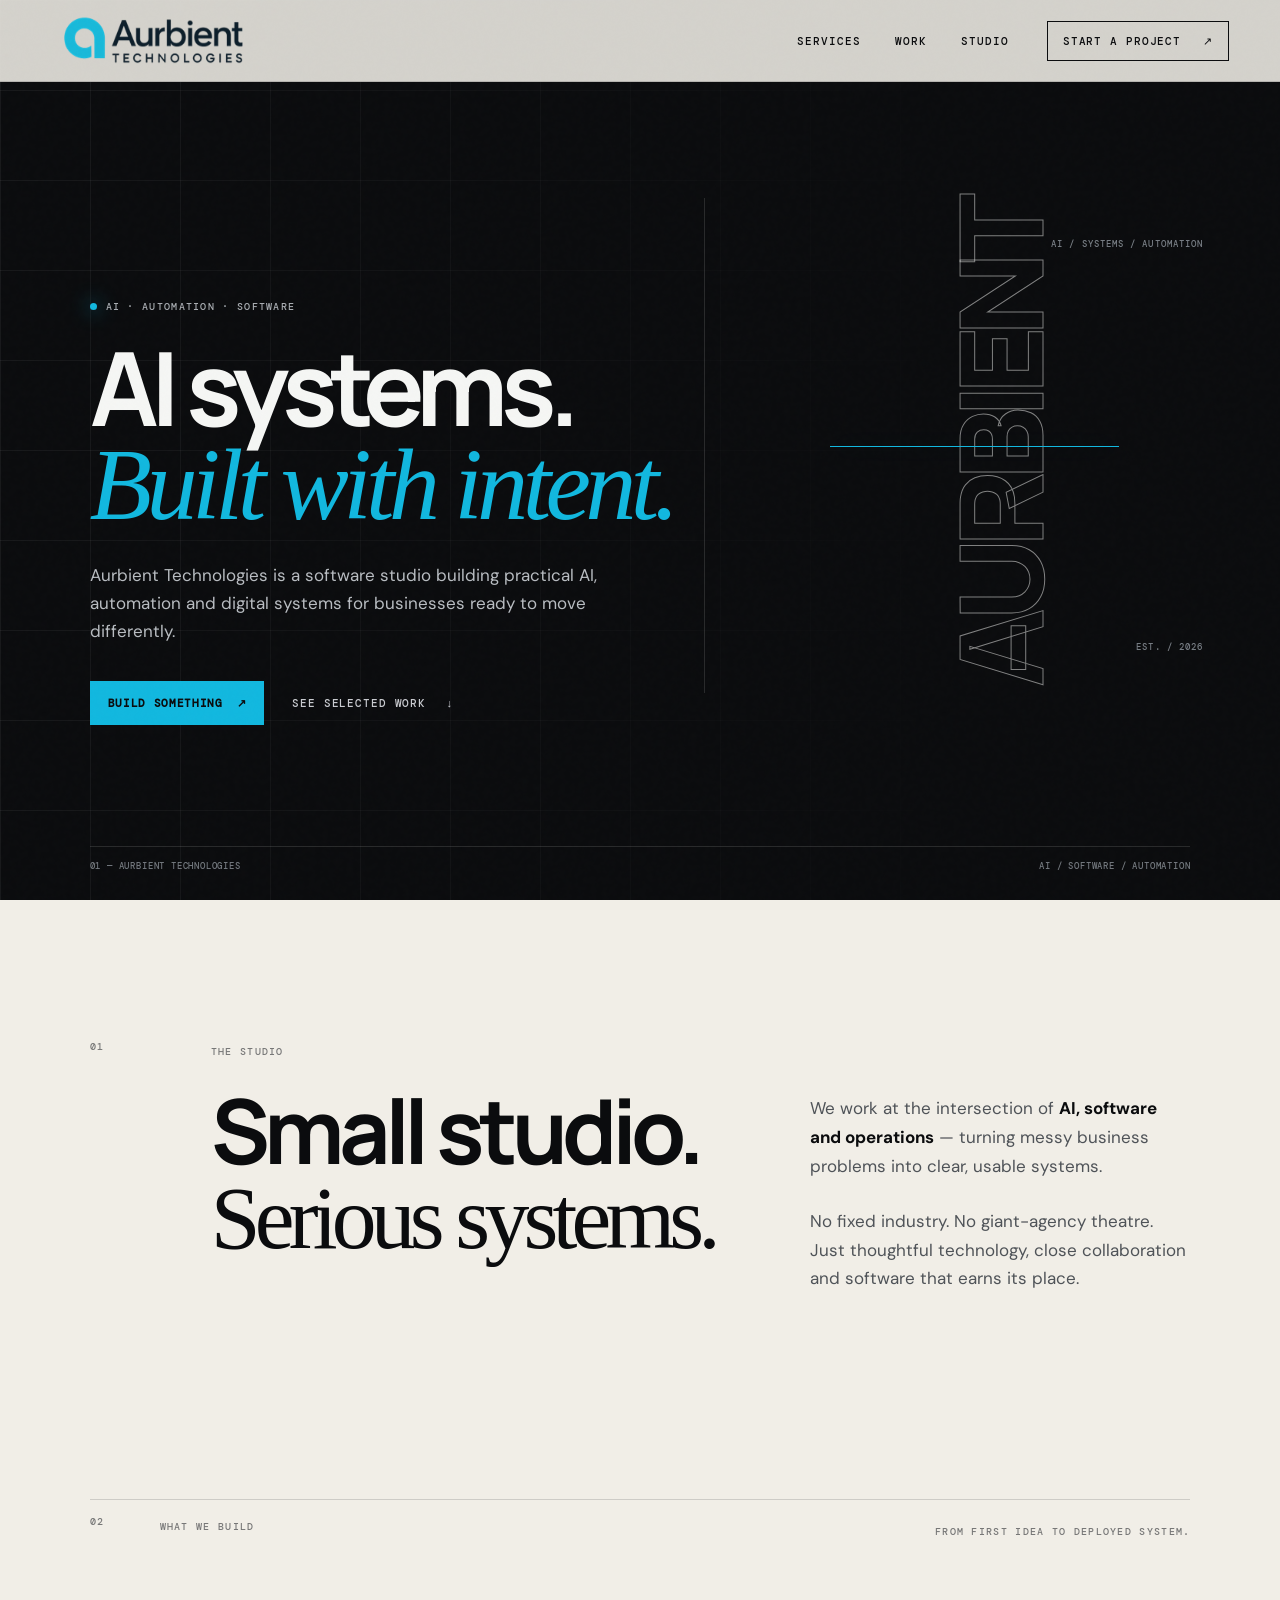
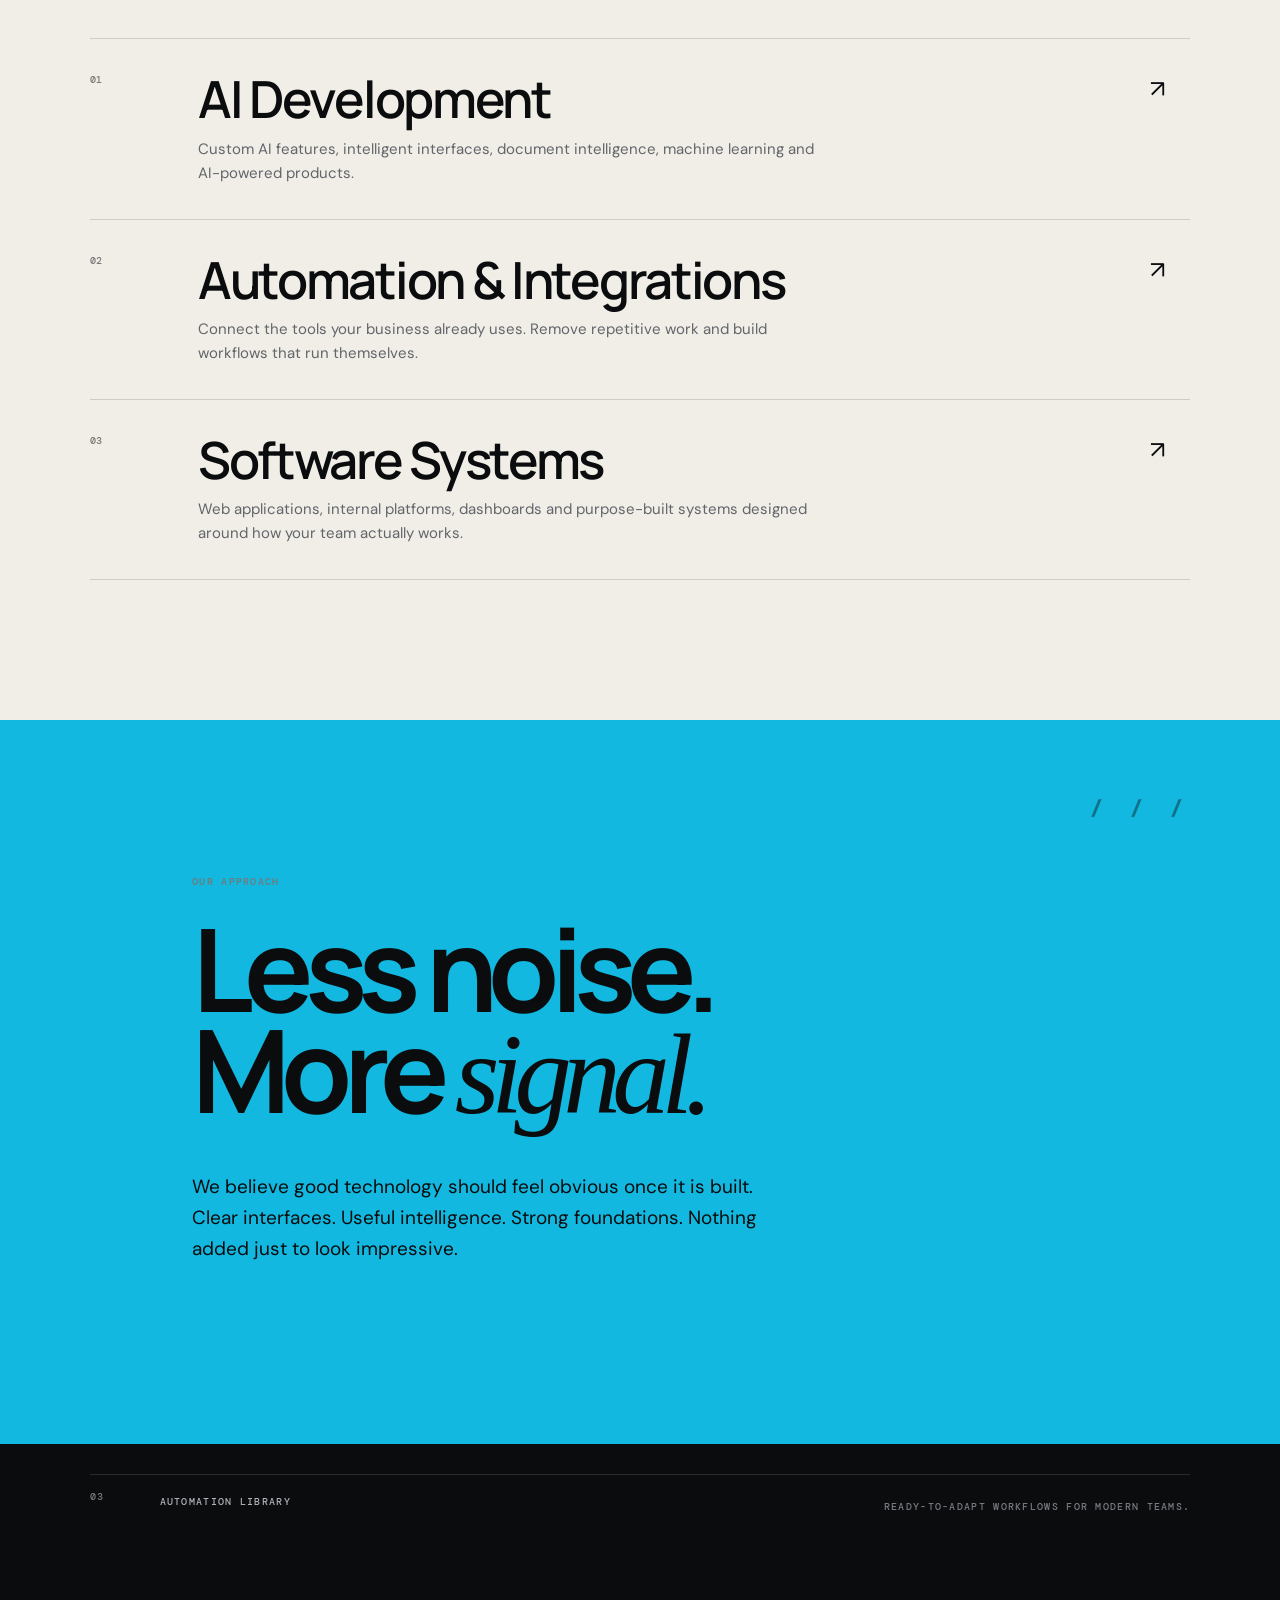
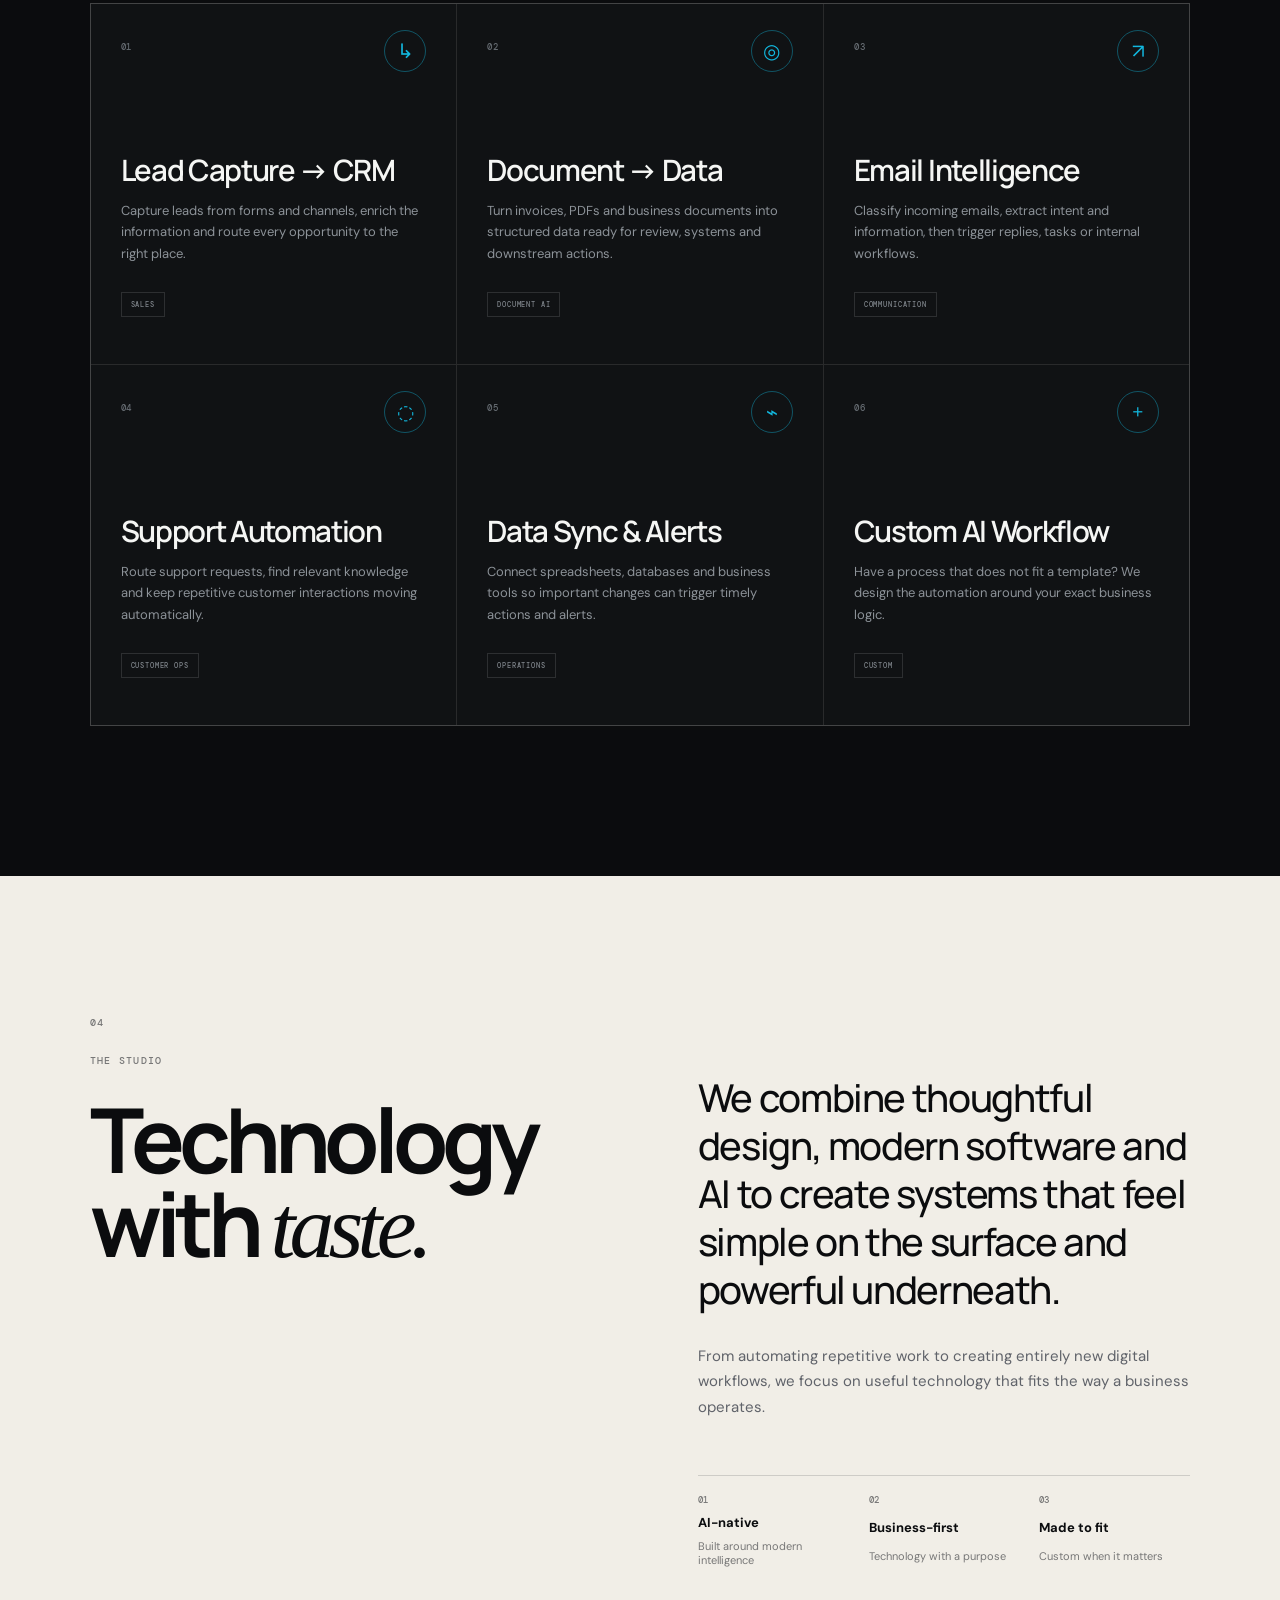
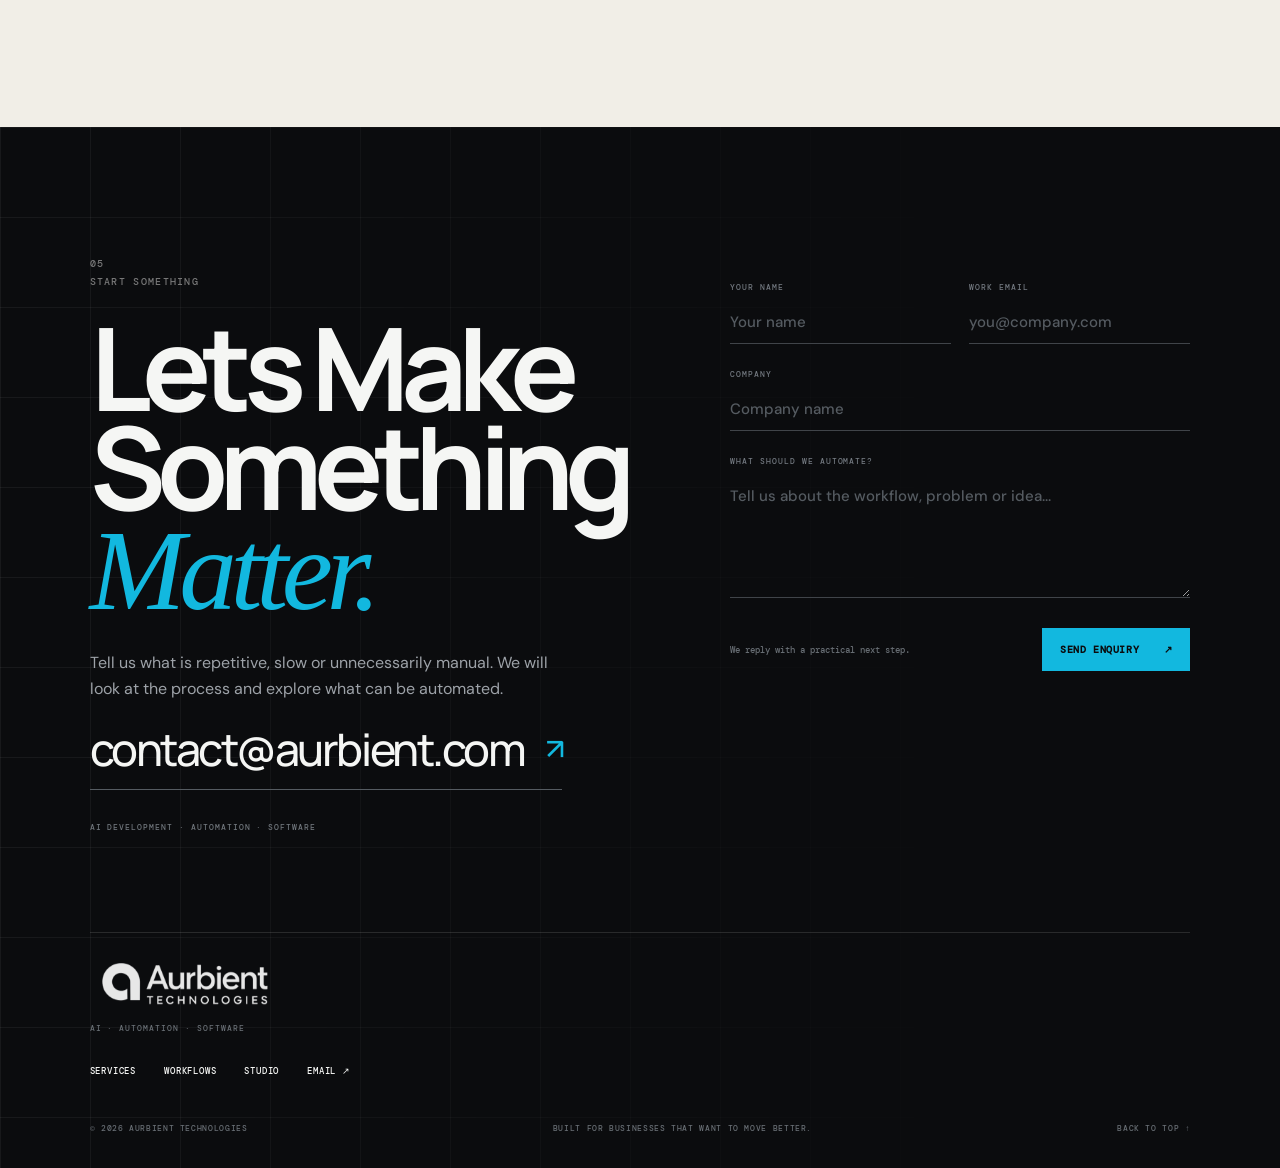
==== index.html @ 19a8f2e5 "first commit" ====
<!doctype html>
<html lang="en">
<head>
  <meta charset="utf-8">
  <meta name="viewport" content="width=device-width, initial-scale=1">
  <meta name="theme-color" content="#0b0c0e">
  <meta name="description" content="Aurbient Technologies — AI development, automation and software systems built for ambitious businesses.">
  <title>Aurbient Technologies — AI, Automation & Software</title>
  <link rel="icon" type="image/png" href="assets/logo.png">
  <link rel="preconnect" href="https://fonts.googleapis.com">
  <link rel="preconnect" href="https://fonts.gstatic.com" crossorigin>
  <link href="https://fonts.googleapis.com/css2?family=DM+Mono:wght@400;500&family=DM+Sans:wght@400;500;600;700&family=Manrope:wght@500;600;700;800&display=swap" rel="stylesheet">
  <link rel="stylesheet" href="style.css">
</head>
<body>
  <div class="noise"></div>

  <header class="site-header" id="top">
    <a class="brand" href="#top" aria-label="Aurbient Technologies home">
      <img src="assets/logo.png" alt="Aurbient Technologies">
    </a>
    <nav class="nav" aria-label="Primary navigation">
      <a href="#services">Services</a>
      <a href="#work">Work</a>
      <a href="#studio">Studio</a>
    </nav>
    <a class="header-cta" href="#contact">Start a project <span>↗</span></a>
  </header>

  <main>
    <section class="hero section-dark">
      <div class="hero-grid"></div>
      <div class="hero-copy reveal">
        <p class="eyebrow"><span class="status-dot"></span> AI · AUTOMATION · SOFTWARE</p>
        <h1>AI systems.<br><em>Built with intent.</em></h1>
        <p class="hero-lede">
          Aurbient Technologies is a software studio building practical AI,
          automation and digital systems for businesses ready to move differently.
        </p>
        <div class="hero-actions">
          <a class="button button-blue" href="#contact">Build something <span>↗</span></a>
          <a class="text-link light" href="#work">See selected work <span>↓</span></a>
        </div>
      </div>

      <div class="hero-art static-hero-art" aria-hidden="true">
        <div class="hero-word">AURBIENT</div>
        <div class="hero-line"></div>
        <div class="hero-coordinate">AI / SYSTEMS / AUTOMATION</div>
        <div class="hero-year">EST. / 2026</div>
      </div>

      <div class="hero-foot">
        <span>01 — Aurbient Technologies</span>
        <span>AI / SOFTWARE / AUTOMATION</span>
      </div>
    </section>

    <section class="intro section-paper">
      <div class="section-index">01</div>
      <div class="intro-statement reveal">
        <p class="kicker">THE STUDIO</p>
        <h2>Small studio.<br><span>Serious systems.</span></h2>
      </div>
      <div class="intro-body reveal">
        <p>
          We work at the intersection of <strong>AI, software and operations</strong> —
          turning messy business problems into clear, usable systems.
        </p>
        <p>
          No fixed industry. No giant-agency theatre. Just thoughtful technology,
          close collaboration and software that earns its place.
        </p>
      </div>
    </section>

    <section class="services section-paper" id="services">
      <div class="section-top">
        <div class="section-index">02</div>
        <p class="kicker">WHAT WE BUILD</p>
        <p class="section-note">From first idea to deployed system.</p>
      </div>

      <div class="service-list">
        <article class="service reveal">
          <div class="service-number">01</div>
          <div class="service-main">
            <h3>AI Development</h3>
            <p>Custom AI features, intelligent interfaces, document intelligence, machine learning and AI-powered products.</p>
          </div>
          <span class="service-arrow">↗</span>
        </article>
        <article class="service reveal">
          <div class="service-number">02</div>
          <div class="service-main">
            <h3>Automation & Integrations</h3>
            <p>Connect the tools your business already uses. Remove repetitive work and build workflows that run themselves.</p>
          </div>
          <span class="service-arrow">↗</span>
        </article>
        <article class="service reveal">
          <div class="service-number">03</div>
          <div class="service-main">
            <h3>Software Systems</h3>
            <p>Web applications, internal platforms, dashboards and purpose-built systems designed around how your team actually works.</p>
          </div>
          <span class="service-arrow">↗</span>
        </article>
      </div>
    </section>

    <section class="manifesto section-blue">
      <div class="manifesto-mark" aria-hidden="true">/ / /</div>
      <p class="kicker">OUR APPROACH</p>
      <h2 class="reveal">Less noise.<br>More <em>signal.</em></h2>
      <p class="manifesto-copy reveal">
        We believe good technology should feel obvious once it is built.
        Clear interfaces. Useful intelligence. Strong foundations. Nothing added just to look impressive.
      </p>
    </section>

    <section class="work section-dark" id="work">
      <div class="section-top work-top">
        <div class="section-index">03</div>
        <p class="kicker">AUTOMATION LIBRARY</p>
        <p class="section-note">Ready-to-adapt workflows for modern teams.</p>
      </div>

      <div class="workflow-grid">
        <article class="workflow-card reveal">
          <span class="workflow-no">01</span>
          <div class="workflow-icon">↳</div>
          <h3>Lead Capture → CRM</h3>
          <p>Capture leads from forms and channels, enrich the information and route every opportunity to the right place.</p>
          <span class="workflow-tag">SALES</span>
        </article>

        <article class="workflow-card reveal">
          <span class="workflow-no">02</span>
          <div class="workflow-icon">◎</div>
          <h3>Document → Data</h3>
          <p>Turn invoices, PDFs and business documents into structured data ready for review, systems and downstream actions.</p>
          <span class="workflow-tag">DOCUMENT AI</span>
        </article>

        <article class="workflow-card reveal">
          <span class="workflow-no">03</span>
          <div class="workflow-icon">↗</div>
          <h3>Email Intelligence</h3>
          <p>Classify incoming emails, extract intent and information, then trigger replies, tasks or internal workflows.</p>
          <span class="workflow-tag">COMMUNICATION</span>
        </article>

        <article class="workflow-card reveal">
          <span class="workflow-no">04</span>
          <div class="workflow-icon">◌</div>
          <h3>Support Automation</h3>
          <p>Route support requests, find relevant knowledge and keep repetitive customer interactions moving automatically.</p>
          <span class="workflow-tag">CUSTOMER OPS</span>
        </article>

        <article class="workflow-card reveal">
          <span class="workflow-no">05</span>
          <div class="workflow-icon">⌁</div>
          <h3>Data Sync & Alerts</h3>
          <p>Connect spreadsheets, databases and business tools so important changes can trigger timely actions and alerts.</p>
          <span class="workflow-tag">OPERATIONS</span>
        </article>

        <article class="workflow-card reveal">
          <span class="workflow-no">06</span>
          <div class="workflow-icon">+</div>
          <h3>Custom AI Workflow</h3>
          <p>Have a process that does not fit a template? We design the automation around your exact business logic.</p>
          <span class="workflow-tag">CUSTOM</span>
        </article>
      </div>
    </section>

    <section class="studio section-paper" id="studio">
      <div class="section-index">04</div>
      <div class="studio-grid">
        <div class="studio-title reveal">
          <p class="kicker">THE STUDIO</p>
          <h2>Technology<br>with <em>taste.</em></h2>
        </div>
        <div class="studio-copy reveal">
          <p class="large-copy">
            We combine thoughtful design, modern software and AI to create systems that feel simple on the surface and powerful underneath.
          </p>
          <p>
            From automating repetitive work to creating entirely new digital workflows, we focus on useful technology that fits the way a business operates.
          </p>
          <div class="studio-facts">
            <div><span>01</span><b>AI-native</b><small>Built around modern intelligence</small></div>
            <div><span>02</span><b>Business-first</b><small>Technology with a purpose</small></div>
            <div><span>03</span><b>Made to fit</b><small>Custom when it matters</small></div>
          </div>
        </div>
      </div>
    </section>

    <section class="contact section-dark" id="contact">
      <div class="contact-grid"></div>
      <div class="section-index">05</div>

      <div class="contact-layout">
        <div class="contact-content reveal">
          <p class="kicker">START SOMETHING</p>
          <h2>Lets Make Something<br><em>Matter.</em></h2>
          <p>
            Tell us what is repetitive, slow or unnecessarily manual.
            We will look at the process and explore what can be automated.
          </p>
           <a
        class="contact-mail"
        href="mailto:contact@aurbient.com"
      >
        contact@aurbient.com
        <span>↗</span>
      </a>
          <div class="contact-mini">AI DEVELOPMENT · AUTOMATION · SOFTWARE</div>
        </div>

        <form class="contact-form reveal" id="contactForm">
          <div class="form-row">
            <label>
              <span>YOUR NAME</span>
              <input type="text" name="name" placeholder="Your name" required>
            </label>
            <label>
              <span>WORK EMAIL</span>
              <input type="email" name="email" placeholder="you@company.com" required>
            </label>
          </div>
          <label>
            <span>COMPANY</span>
            <input type="text" name="company" placeholder="Company name">
          </label>
          <label>
            <span>WHAT SHOULD WE AUTOMATE?</span>
            <textarea name="message" rows="5" placeholder="Tell us about the workflow, problem or idea..." required></textarea>
          </label>
          <div class="form-bottom">
            <span>We reply with a practical next step.</span>
            <button type="submit">Send enquiry <b>↗</b></button>
          </div>
          <p class="form-status" id="formStatus" aria-live="polite"></p>
        </form>
      </div>

      <footer class="site-footer">
        <div class="footer-brand">
          <img src="assets/logo.png" alt="Aurbient Technologies">
          <p>AI · AUTOMATION · SOFTWARE</p>
        </div>
        <div class="footer-links">
          <a href="#services">Services</a>
          <a href="#work">Workflows</a>
          <a href="#studio">Studio</a>
          <a href="mailto:contact@aurbient.com">Email ↗</a>
        </div>
        <div class="footer-bottom">
          <span>© 2026 Aurbient Technologies</span>
          <span>Built for businesses that want to move better.</span>
          <a href="#top">Back to top ↑</a>
        </div>
      </footer>
    </section>
  </main>

  <script src="script.js"></script>
</body>
</html>
---- style.css ----
:root{
  --paper:#f1eee7;
  --paper-2:#e7e2d8;
  --ink:#0b0c0e;
  --muted:#676a70;
  --line:rgba(11,12,14,.15);
  --white:#f5f6f4;
  --blue:#12b8df;
  --blue-dark:#0798bd;
  --serif:Georgia, "Times New Roman", serif;
  --sans:"DM Sans", Arial, sans-serif;
  --display:Manrope, "DM Sans", Arial, sans-serif;
  --mono:"DM Mono", monospace;
}
*{box-sizing:border-box}
html{scroll-behavior:smooth}
body{margin:0;background:var(--paper);color:var(--ink);font-family:var(--sans);-webkit-font-smoothing:antialiased}
body:has(.site-header) { overflow-x:hidden }
a{color:inherit;text-decoration:none}
.noise{position:fixed;inset:0;pointer-events:none;z-index:50;opacity:.045;background-image:url("data:image/svg+xml,%3Csvg viewBox='0 0 160 160' xmlns='http://www.w3.org/2000/svg'%3E%3Cfilter id='n'%3E%3CfeTurbulence type='fractalNoise' baseFrequency='.9' numOctaves='4' stitchTiles='stitch'/%3E%3C/filter%3E%3Crect width='100%25' height='100%25' filter='url(%23n)' opacity='.35'/%3E%3C/svg%3E")}
.site-header{position:fixed;z-index:40;top:0;left:0;width:100%;height:82px;padding:18px 4vw;display:flex;align-items:center;justify-content:space-between;background:rgba(241,238,231,.88);backdrop-filter:blur(16px);border-bottom:1px solid var(--line)}
.brand img{display:block;width:205px;height:auto}
.nav{display:flex;gap:34px;margin-left:auto;margin-right:38px;font:500 11px var(--mono);text-transform:uppercase;letter-spacing:.09em}
.nav a{position:relative}
.nav a:after{content:"";position:absolute;left:0;bottom:-6px;width:0;height:1px;background:var(--ink);transition:.3s}
.nav a:hover:after{width:100%}
.header-cta{font:500 11px var(--mono);text-transform:uppercase;letter-spacing:.08em;border:1px solid var(--ink);padding:12px 15px;transition:.25s}
.header-cta:hover{background:var(--ink);color:var(--paper)}
.header-cta span,.button span,.contact-email span{margin-left:14px}
.section-dark{background:var(--ink);color:var(--white)}
.section-paper{background:var(--paper)}
.section-blue{background:var(--blue);color:var(--ink)}
.hero{min-height:100svh;position:relative;padding:150px 7vw 35px;display:flex;align-items:center;overflow:hidden}
.hero-grid,.contact-grid{position:absolute;inset:0;background-image:linear-gradient(rgba(255,255,255,.055) 1px,transparent 1px),linear-gradient(90deg,rgba(255,255,255,.055) 1px,transparent 1px);background-size:90px 90px;mask-image:linear-gradient(to right,black 0%,transparent 80%)}
.hero-copy{width:55%;position:relative;z-index:2}
.eyebrow,.kicker,.section-index,.section-note{font:500 10px var(--mono);letter-spacing:.13em;text-transform:uppercase}
.eyebrow{display:flex;align-items:center;gap:9px;color:#a9adb2}
.status-dot{width:7px;height:7px;border-radius:50%;background:var(--blue);box-shadow:0 0 20px var(--blue)}
.hero h1{font:700 clamp(58px,8vw,128px)/.91 var(--display);letter-spacing:-.07em;margin:28px 0 30px}
.hero h1 em,.contact h2 em{font-family:var(--serif);font-weight:400;letter-spacing:-.055em;color:var(--blue)}
.hero-lede{max-width:580px;font-size:17px;line-height:1.65;color:#b9bdc2}
.hero-actions{display:flex;align-items:center;gap:28px;margin-top:36px}
.button{display:inline-flex;align-items:center;padding:15px 18px;font:600 11px var(--mono);letter-spacing:.06em;text-transform:uppercase}
.button-blue{background:var(--blue);color:var(--ink)}
.button-blue:hover{background:#5ad6ef}
.text-link{font:500 11px var(--mono);text-transform:uppercase;letter-spacing:.08em}
.text-link span{margin-left:12px}
.light{color:#c9cbd0}
.hero-art{position:absolute;right:6vw;top:22%;width:39vw;height:55vh;min-height:360px;display:flex;align-items:center;justify-content:center}
.static-hero-art{border-left:1px solid rgba(255,255,255,.12);padding-left:7vw}
.hero-word{font:800 clamp(55px,9vw,135px)/.82 var(--display);letter-spacing:-.09em;color:transparent;-webkit-text-stroke:1px rgba(245,246,244,.5);transform:rotate(-90deg);white-space:nowrap;position:absolute}
.hero-line{position:absolute;width:58%;height:1px;background:var(--blue);top:50%;left:25%;box-shadow:0 0 28px rgba(18,184,223,.2)}
.art-label{position:absolute;font:500 9px var(--mono);letter-spacing:.1em;color:#8e949b}
.label-top{right:8%;top:20%}
.label-bottom{left:8%;bottom:20%}
.hero-coordinate{position:absolute;right:0;top:8%;font:500 9px var(--mono);letter-spacing:.12em;color:#777d84}
.hero-year{position:absolute;right:0;bottom:8%;font:500 9px var(--mono);letter-spacing:.12em;color:#777d84}
.hero-foot{position:absolute;bottom:28px;left:7vw;right:7vw;display:flex;justify-content:space-between;color:#72777d;font:500 9px var(--mono);letter-spacing:.09em;text-transform:uppercase;border-top:1px solid rgba(255,255,255,.12);padding-top:13px}
.intro{padding:140px 7vw 150px;display:grid;grid-template-columns:70px 1.15fr .8fr;gap:4vw}
.section-index{color:#777}
.intro h2,.studio h2{font:700 clamp(52px,7vw,105px)/.94 var(--display);letter-spacing:-.065em;margin:0}
.intro h2 span{font-family:var(--serif);font-weight:400}
.kicker{margin:5px 0 30px;color:#777}
.intro-body{padding-top:54px;max-width:470px;font-size:17px;line-height:1.7;color:#4f5358}
.intro-body p{margin:0 0 26px}
.intro-body strong{color:var(--ink)}
.services{padding:30px 7vw 140px}
.section-top{display:grid;grid-template-columns:70px 1fr auto;align-items:start;border-top:1px solid var(--line);padding-top:15px}
.section-note{color:#777}
.service-list{margin-top:75px;border-top:1px solid var(--line)}
.service{display:grid;grid-template-columns:70px 1fr 40px;gap:3vw;padding:34px 0;border-bottom:1px solid var(--line);align-items:start;transition:.35s}
.service:hover{padding-left:15px;padding-right:15px;background:rgba(11,12,14,.025)}
.service-number{font:500 10px var(--mono);color:#777}
.service h3{font:600 clamp(28px,4vw,52px)/1 var(--display);letter-spacing:-.045em;margin:0 0 12px}
.service p{max-width:630px;color:#62656a;font-size:15px;line-height:1.6;margin:0}
.service-arrow{font-size:24px;transition:.3s}
.service:hover .service-arrow{transform:translate(5px,-5px)}
.manifesto{padding:150px 15vw 160px;position:relative;overflow:hidden}
.manifesto-mark{position:absolute;right:7vw;top:75px;font:700 20px var(--mono);letter-spacing:.4em;opacity:.4}
.manifesto h2{font:700 clamp(58px,9vw,130px)/.88 var(--display);letter-spacing:-.075em;margin:0 0 45px}
.manifesto h2 em{font-family:var(--serif);font-weight:400}
.manifesto-copy{max-width:580px;font-size:19px;line-height:1.65}
.work{padding:30px 7vw 150px}
.work-top{border-color:rgba(255,255,255,.13)}
.work-top .section-index,.work-top .section-note{color:#777b81}
.work-top .kicker{color:#aeb2b7}
.workflow-grid{display:grid;grid-template-columns:repeat(3,1fr);gap:1px;background:rgba(255,255,255,.12);margin-top:65px;border:1px solid rgba(255,255,255,.12)}
.workflow-card{position:relative;min-height:360px;padding:30px;background:#101214;transition:.35s}
.workflow-card:hover{background:#171a1d;transform:translateY(-4px)}
.workflow-no{font:500 9px var(--mono);color:#656b71;letter-spacing:.1em}
.workflow-icon{position:absolute;right:30px;top:26px;width:42px;height:42px;border:1px solid rgba(18,184,223,.4);border-radius:50%;display:grid;place-items:center;color:var(--blue);font:20px var(--display)}
.workflow-card h3{font:600 clamp(23px,2.3vw,34px)/1.05 var(--display);letter-spacing:-.045em;margin:100px 0 14px}
.workflow-card p{font-size:13px;line-height:1.65;color:#8c9298;max-width:350px;margin:0}
.workflow-tag{display:inline-block;margin-top:28px;padding:7px 9px;border:1px solid rgba(255,255,255,.12);font:500 7px var(--mono);letter-spacing:.12em;color:#7f858b}
.studio{padding:140px 7vw 160px}
.studio-grid{display:grid;grid-template-columns:1fr 1fr;gap:9vw;margin-top:20px}
.studio-title h2 em{font-family:var(--serif);font-weight:400}
.studio-copy{max-width:600px;padding-top:25px}
.large-copy{font:500 clamp(25px,3vw,42px)/1.25 var(--display);letter-spacing:-.035em;margin:0 0 30px}
.studio-copy>p:not(.large-copy){color:#60636a;line-height:1.7;font-size:15px}
.studio-facts{display:grid;grid-template-columns:repeat(3,1fr);gap:20px;margin-top:55px;border-top:1px solid var(--line);padding-top:18px}
.studio-facts div{display:grid;gap:8px}
.studio-facts span{font:500 9px var(--mono);color:#777}.studio-facts b{font-size:13px}.studio-facts small{font-size:11px;color:#777}
.contact{min-height:90svh;padding:130px 7vw 35px;position:relative;overflow:hidden;display:flex;flex-direction:column}
.contact-content{position:relative;z-index:2;margin:auto 0}
.contact h2{font:700 clamp(60px,9vw,130px)/.86 var(--display);letter-spacing:-.075em;margin:0 0 30px}
.contact-content>p:not(.kicker){font-size:16px;color:#9da2a8;max-width:470px;line-height:1.6}
.contact-email{display:inline-block;margin-top:18px;font:500 clamp(19px,3vw,35px) var(--display);letter-spacing:-.04em;border-bottom:1px solid #6e747a;padding-bottom:7px}
.contact-bottom{position:relative;display:flex;justify-content:space-between;border-top:1px solid rgba(255,255,255,.12);padding-top:14px;color:#747a80;font:500 8px var(--mono);letter-spacing:.1em;text-transform:uppercase}
.reveal{opacity:0;transform:translateY(22px);transition:opacity .8s ease,transform .8s ease}.reveal.is-visible{opacity:1;transform:none}
@keyframes spin{to{transform:translate(-50%,-50%) rotate(360deg)}}
.contact-layout{position:relative;z-index:2;display:grid;grid-template-columns:.9fr 1.1fr;gap:8vw;margin:auto 0 100px}
.contact-content{margin:0;align-self:start}
.contact-mini{margin-top:32px;color:#70767c;font:500 8px var(--mono);letter-spacing:.12em}
.contact-form{padding-top:12px}
.contact-form label{display:block;margin-bottom:25px}
.form-row{display:grid;grid-template-columns:1fr 1fr;gap:18px}
.contact-form label span{display:block;margin-bottom:9px;color:#737980;font:500 8px var(--mono);letter-spacing:.12em}
.contact-form input,.contact-form textarea{width:100%;border:0;border-bottom:1px solid #404449;background:transparent;color:var(--white);padding:11px 0;font:500 15px var(--sans);outline:none;border-radius:0;resize:vertical}
.contact-form input::placeholder,.contact-form textarea::placeholder{color:#555b61}
.contact-form input:focus,.contact-form textarea:focus{border-color:var(--blue)}
.form-bottom{display:flex;align-items:center;justify-content:space-between;gap:25px;margin-top:10px}
.form-bottom>span{font:500 9px var(--mono);color:#676d73}
.form-bottom button{border:0;background:var(--blue);color:var(--ink);padding:15px 18px;font:600 10px var(--mono);letter-spacing:.06em;text-transform:uppercase;cursor:pointer}
.form-bottom button:hover{background:#5ad6ef}
.form-bottom button b{margin-left:18px}
.form-status{font:500 9px var(--mono);color:var(--blue);min-height:15px;margin-top:14px}
.site-footer{position:relative;z-index:2;border-top:1px solid rgba(255,255,255,.12);padding-top:25px}
.footer-brand img{width:190px;filter:brightness(0) invert(1);opacity:.9}
.footer-brand p{font:500 8px var(--mono);letter-spacing:.12em;color:#686e74}
.footer-links{display:flex;gap:28px;margin:32px 0;font:500 9px var(--mono);letter-spacing:.09em;text-transform:uppercase}
.footer-links a:hover{color:var(--blue)}
.footer-bottom{display:flex;justify-content:space-between;gap:20px;color:#686e74;font:500 8px var(--mono);letter-spacing:.08em;text-transform:uppercase;padding-top:14px}
.footer-bottom a:hover{color:var(--white)}
@media (max-width:900px){
  .site-header{height:72px;padding:14px 5vw}.brand img{width:175px}.nav{display:none}.header-cta{font-size:9px;padding:10px 11px}
  .hero{padding:125px 7vw 90px;min-height:920px;align-items:flex-start}.hero-copy{width:100%}.hero h1{font-size:clamp(56px,15vw,100px)}.hero-lede{max-width:530px}
  .hero-art{width:60vw;height:52vh;right:0;top:43%;opacity:.9}.hero-foot{left:7vw;right:7vw}
  .intro{grid-template-columns:50px 1fr;gap:25px;padding-top:100px}.intro-body{grid-column:2;padding-top:10px}
  .section-top{grid-template-columns:50px 1fr}.section-note{grid-column:2;margin-top:15px}
  .workflow-grid{grid-template-columns:1fr 1fr}.workflow-card{min-height:330px}
  .studio-grid{grid-template-columns:1fr;gap:55px}.studio-copy{padding-top:0}
}
@media (max-width:600px){
  .site-header .header-cta span{display:none}
  .hero{min-height:850px;padding-top:112px}.hero h1{font-size:18vw}.hero-lede{font-size:15px}.hero-actions{gap:18px;flex-wrap:wrap}
  .hero-art{top:52%;right:-28vw;width:105vw;height:105vw}.hero-foot span:last-child{display:none}
  .intro,.services,.work,.studio,.contact{padding-left:6vw;padding-right:6vw}
  .intro{grid-template-columns:35px 1fr}.intro h2,.studio h2{font-size:17vw}
  .service{grid-template-columns:35px 1fr 20px;gap:12px}.service h3{font-size:32px}.service p{font-size:14px}
  .manifesto{padding:110px 10vw}.manifesto h2{font-size:17vw}
  .work-grid{grid-template-columns:1fr}.work-feature{grid-column:auto}.card-visual{height:330px}
  .studio-facts{grid-template-columns:1fr 1fr}.studio-facts div:last-child{grid-column:1/-1}
  .contact{min-height:1000px}.contact h2{font-size:17vw}.contact-layout{grid-template-columns:1fr;gap:55px;margin-bottom:70px}.form-row{grid-template-columns:1fr}.footer-links{flex-wrap:wrap}.footer-bottom{gap:12px;flex-wrap:wrap}.footer-bottom span:nth-child(2){display:none}
}
.contact-mail {
  display: inline-flex;
  align-items: center;

  font:
    500 clamp(25px, 3.5vw, 48px)
    var(--display);

  letter-spacing: -.055em;

  color: var(--white);

  border-bottom: 1px solid #555b61;

  padding-bottom: 10px;

  transition:
    color .3s ease,
    border-color .3s ease,
    transform .3s ease;
}

.contact-mail span {
  margin-left: 22px;

  color: var(--blue);

  font-size: .65em;

  transition: transform .3s ease;
}

.contact-mail:hover {
  color: var(--blue);
  border-color: var(--blue);
}

.contact-mail:hover span {
  transform: translate(5px, -5px);
}
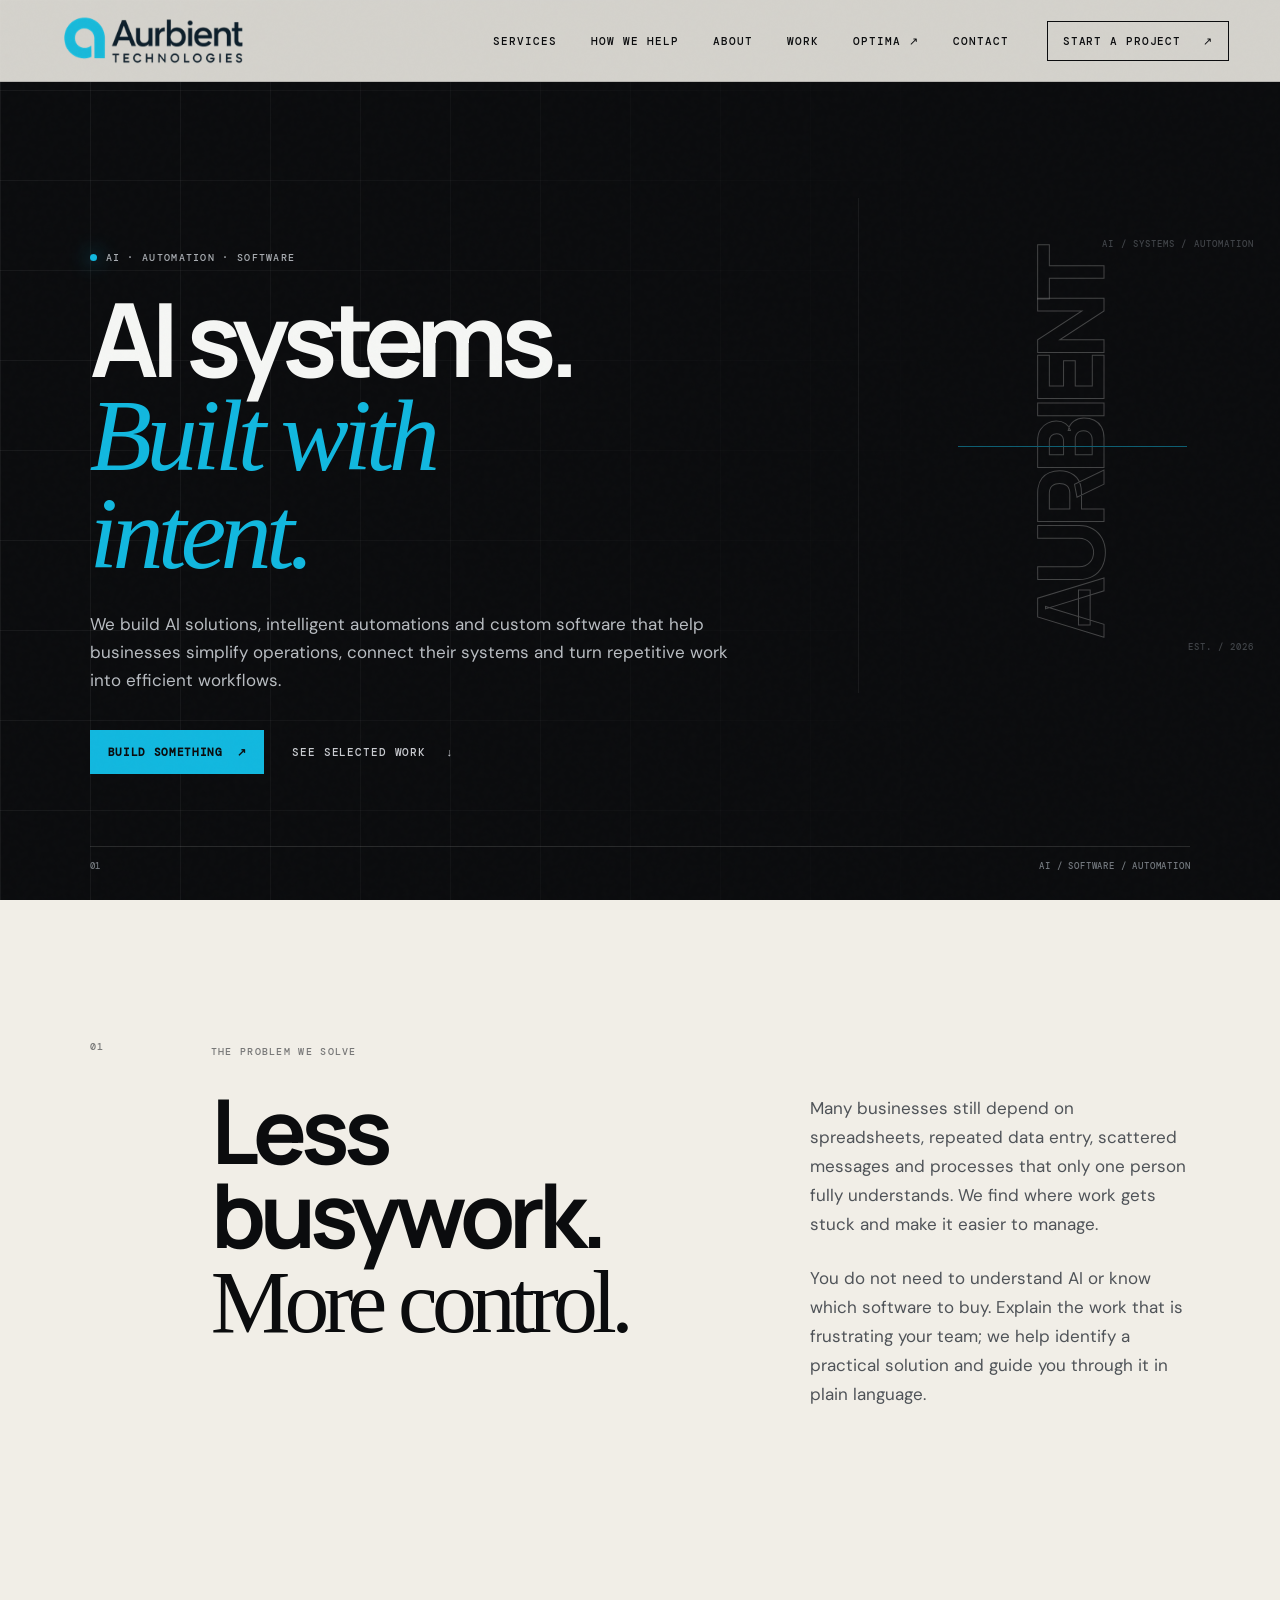
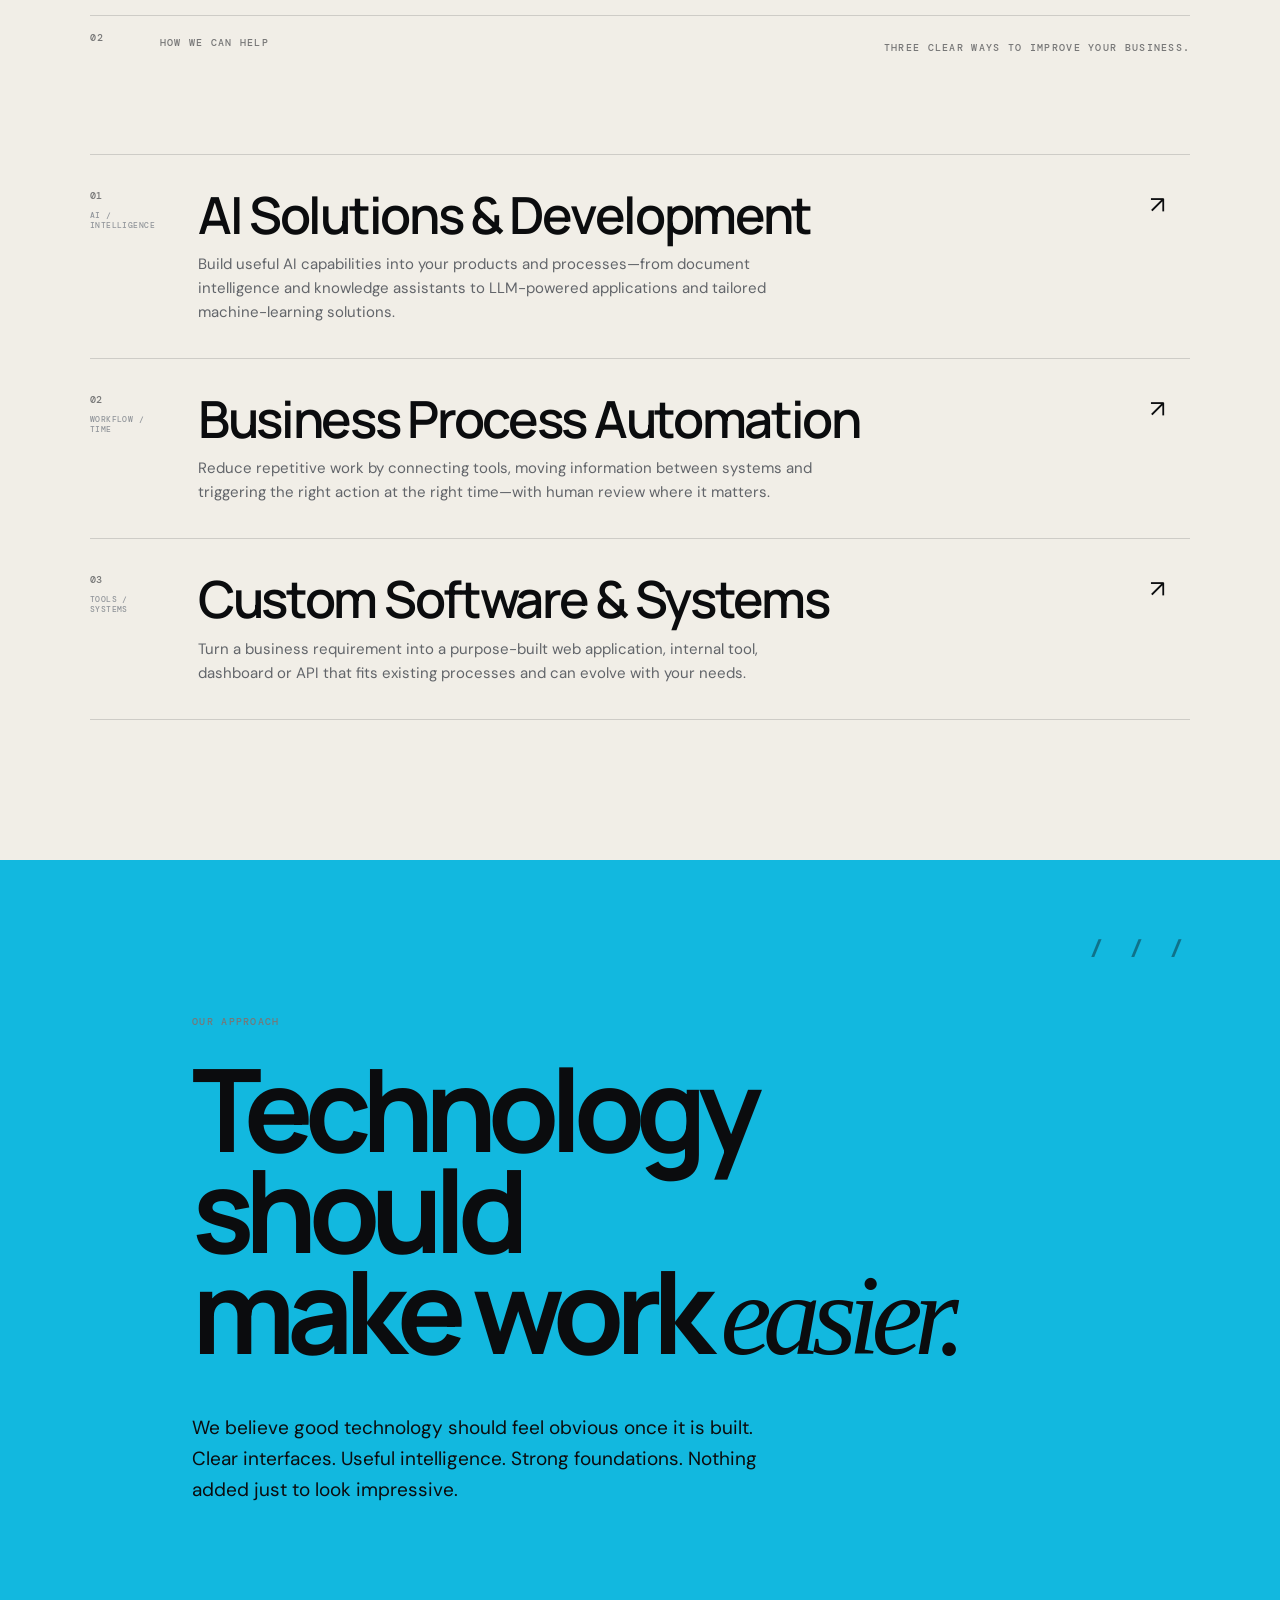
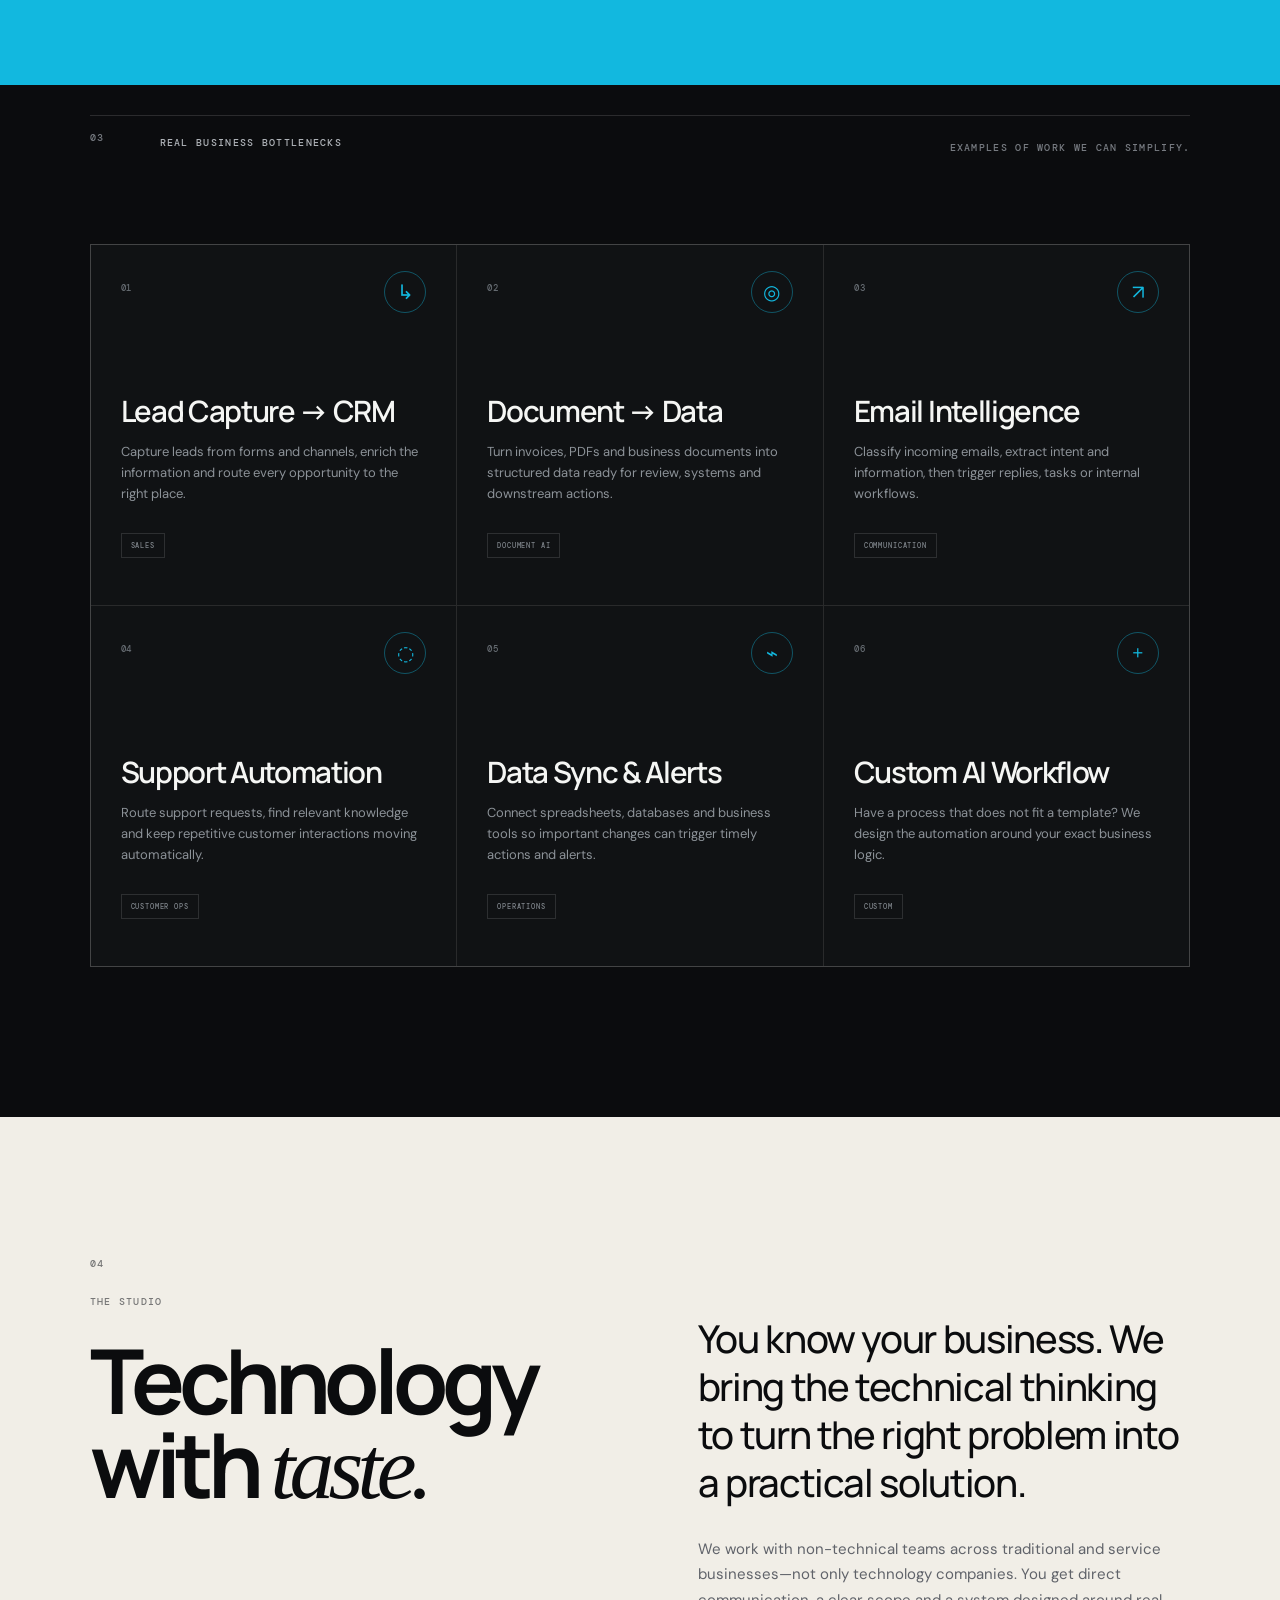
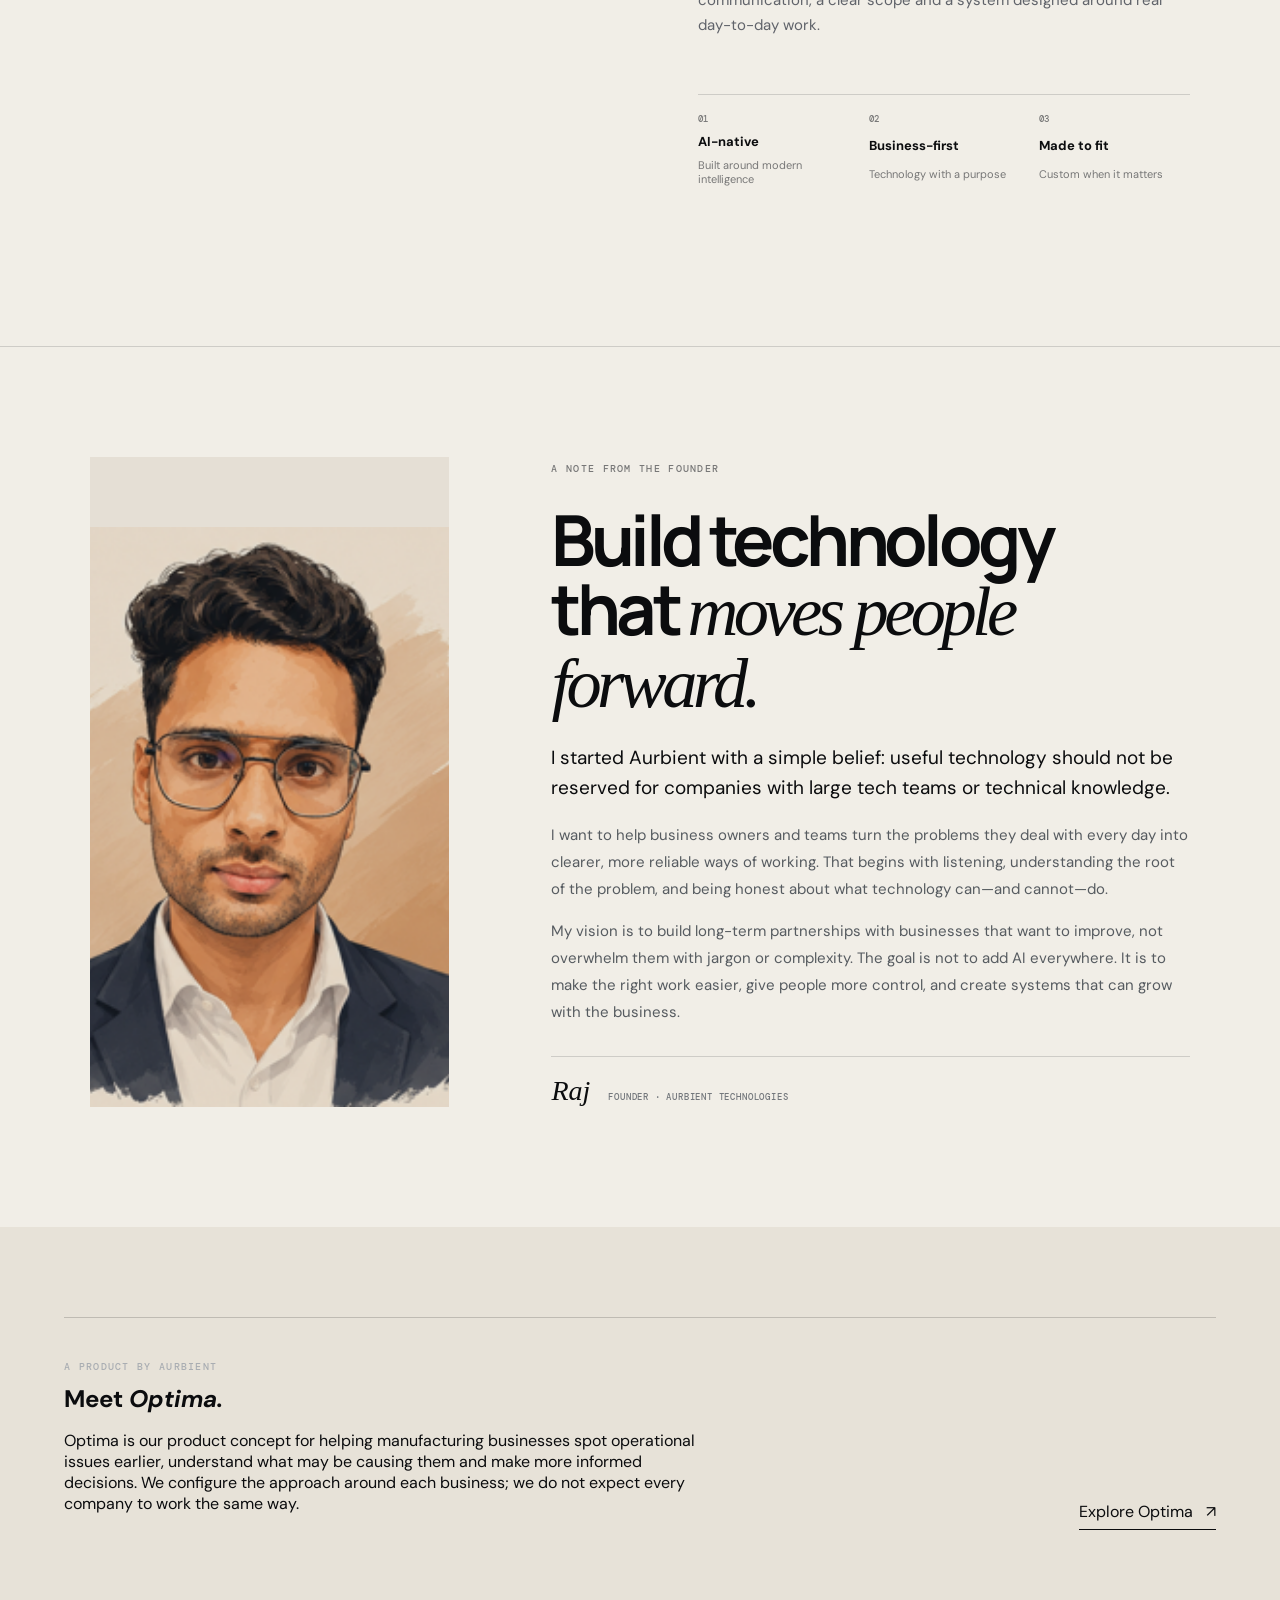
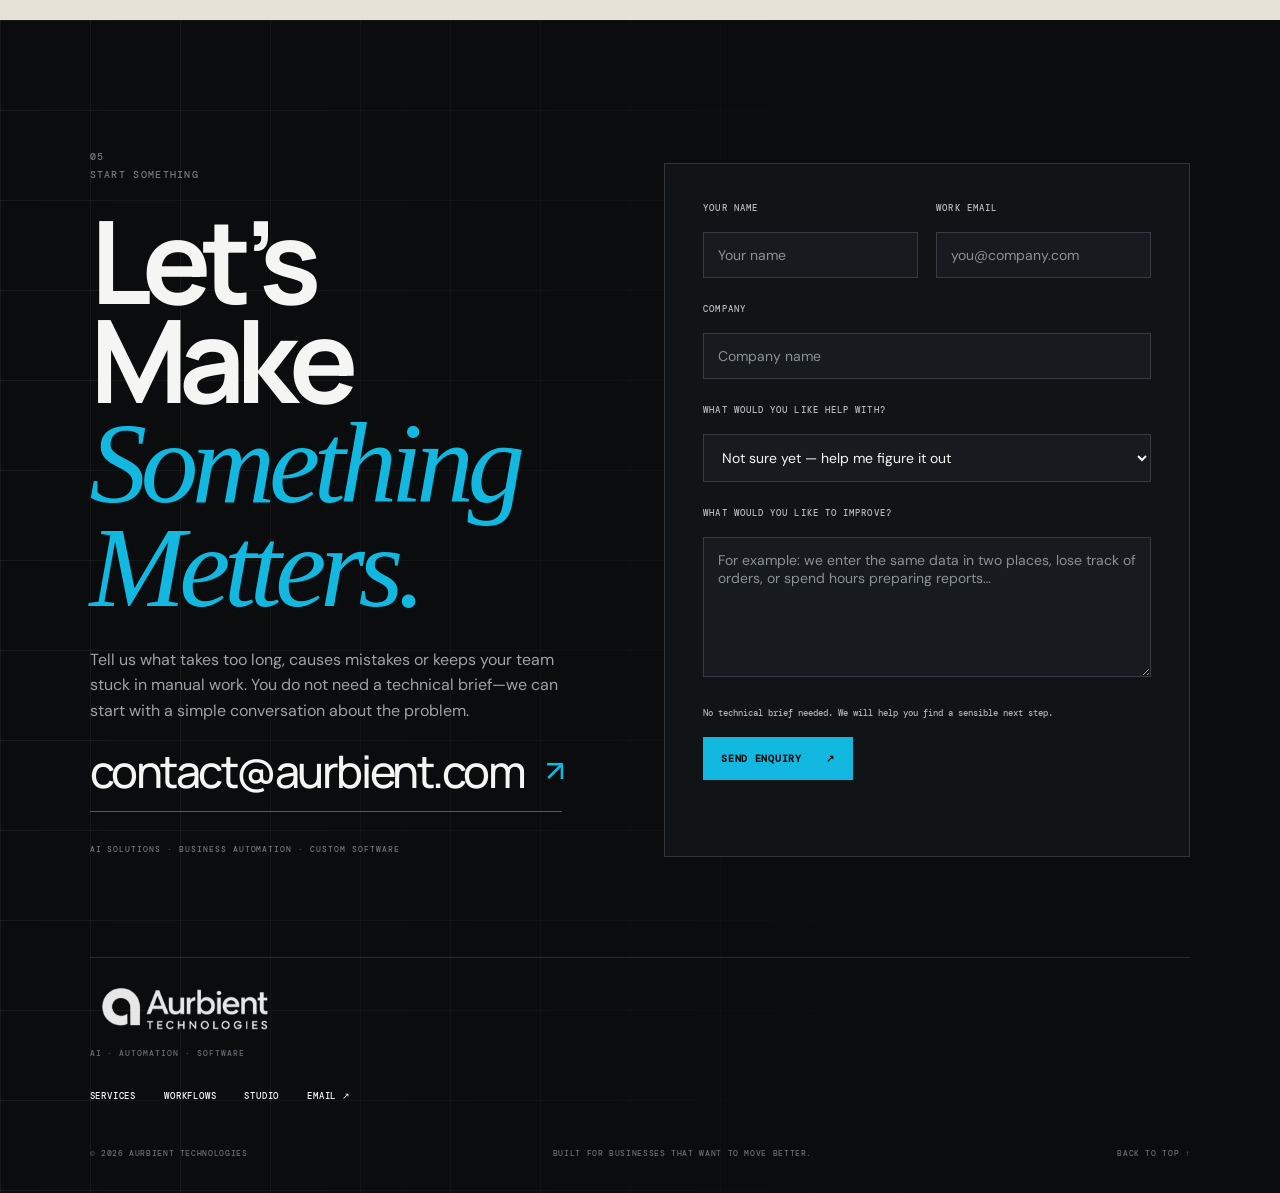
==== commit 9242097d: "commited change" ====
--- a/index.html
+++ b/index.html
@@ -4,9 +4,9 @@
   <meta charset="utf-8">
   <meta name="viewport" content="width=device-width, initial-scale=1">
   <meta name="theme-color" content="#0b0c0e">
-  <meta name="description" content="Aurbient Technologies — AI development, automation and software systems built for ambitious businesses.">
-  <title>Aurbient Technologies — AI, Automation & Software</title>
-  <link rel="icon" type="image/png" href="assets/logo.png">
+  <meta name="description" content="Aurbient Technologies helps non-technical businesses reduce manual work, connect their tools and build practical software that solves real operational problems.">
+  <title>Aurbient Technologies — Practical AI, Automation & Software</title>
+  <link rel="icon" type="image/png" href="assets/favicon.png">
   <link rel="preconnect" href="https://fonts.googleapis.com">
   <link rel="preconnect" href="https://fonts.gstatic.com" crossorigin>
   <link href="https://fonts.googleapis.com/css2?family=DM+Mono:wght@400;500&family=DM+Sans:wght@400;500;600;700&family=Manrope:wght@500;600;700;800&display=swap" rel="stylesheet">
@@ -19,10 +19,14 @@
     <a class="brand" href="#top" aria-label="Aurbient Technologies home">
       <img src="assets/logo.png" alt="Aurbient Technologies">
     </a>
-    <nav class="nav" aria-label="Primary navigation">
-      <a href="#services">Services</a>
-      <a href="#work">Work</a>
-      <a href="#studio">Studio</a>
+    <button class="home-menu-toggle" type="button" aria-expanded="false" aria-controls="home-nav">Menu</button>
+    <nav class="nav" id="home-nav" aria-label="Primary navigation">
+      <a href="services.html">Services</a>
+      <a href="#work">How we help</a>
+      <a href="#about">About</a>
+      <a href="projects.html">Work</a>
+      <a href="optima/index.html">Optima <span aria-hidden="true">↗</span></a>
+      <a href="#contact">Contact</a>
     </nav>
     <a class="header-cta" href="#contact">Start a project <span>↗</span></a>
   </header>
@@ -32,11 +36,9 @@
       <div class="hero-grid"></div>
       <div class="hero-copy reveal">
         <p class="eyebrow"><span class="status-dot"></span> AI · AUTOMATION · SOFTWARE</p>
-        <h1>AI systems.<br><em>Built with intent.</em></h1>
+        <h1>AI systems.<br><em>Built with<br>intent.</em></h1>  
         <p class="hero-lede">
-          Aurbient Technologies is a software studio building practical AI,
-          automation and digital systems for businesses ready to move differently.
-        </p>
+          We build AI solutions, intelligent automations and custom software that help businesses simplify operations, connect their systems and turn repetitive work into efficient workflows.        </p>
         <div class="hero-actions">
           <a class="button button-blue" href="#contact">Build something <span>↗</span></a>
           <a class="text-link light" href="#work">See selected work <span>↓</span></a>
@@ -51,7 +53,7 @@
       </div>
 
       <div class="hero-foot">
-        <span>01 — Aurbient Technologies</span>
+        <span>01</span>
         <span>AI / SOFTWARE / AUTOMATION</span>
       </div>
     </section>
@@ -59,17 +61,15 @@
     <section class="intro section-paper">
       <div class="section-index">01</div>
       <div class="intro-statement reveal">
-        <p class="kicker">THE STUDIO</p>
-        <h2>Small studio.<br><span>Serious systems.</span></h2>
+        <p class="kicker">THE PROBLEM WE SOLVE</p>
+        <h2>Less busywork.<br><span>More control.</span></h2>
       </div>
       <div class="intro-body reveal">
         <p>
-          We work at the intersection of <strong>AI, software and operations</strong> —
-          turning messy business problems into clear, usable systems.
+          Many businesses still depend on spreadsheets, repeated data entry, scattered messages and processes that only one person fully understands. We find where work gets stuck and make it easier to manage.
         </p>
         <p>
-          No fixed industry. No giant-agency theatre. Just thoughtful technology,
-          close collaboration and software that earns its place.
+          You do not need to understand AI or know which software to buy. Explain the work that is frustrating your team; we help identify a practical solution and guide you through it in plain language.
         </p>
       </div>
     </section>
@@ -77,32 +77,32 @@
     <section class="services section-paper" id="services">
       <div class="section-top">
         <div class="section-index">02</div>
-        <p class="kicker">WHAT WE BUILD</p>
-        <p class="section-note">From first idea to deployed system.</p>
+        <p class="kicker">HOW WE CAN HELP</p>
+        <p class="section-note">Three clear ways to improve your business.</p>
       </div>
 
       <div class="service-list">
         <article class="service reveal">
-          <div class="service-number">01</div>
+          <div class="service-number">01<br><small>AI / INTELLIGENCE</small></div>
           <div class="service-main">
-            <h3>AI Development</h3>
-            <p>Custom AI features, intelligent interfaces, document intelligence, machine learning and AI-powered products.</p>
+            <h3>AI Solutions &amp; Development</h3>
+            <p>Build useful AI capabilities into your products and processes—from document intelligence and knowledge assistants to LLM-powered applications and tailored machine-learning solutions.</p>
           </div>
           <span class="service-arrow">↗</span>
         </article>
         <article class="service reveal">
-          <div class="service-number">02</div>
+          <div class="service-number">02<br><small>WORKFLOW / TIME</small></div>
           <div class="service-main">
-            <h3>Automation & Integrations</h3>
-            <p>Connect the tools your business already uses. Remove repetitive work and build workflows that run themselves.</p>
+            <h3>Business Process Automation</h3>
+            <p>Reduce repetitive work by connecting tools, moving information between systems and triggering the right action at the right time—with human review where it matters.</p>
           </div>
           <span class="service-arrow">↗</span>
         </article>
         <article class="service reveal">
-          <div class="service-number">03</div>
+          <div class="service-number">03<br><small>TOOLS / SYSTEMS</small></div>
           <div class="service-main">
-            <h3>Software Systems</h3>
-            <p>Web applications, internal platforms, dashboards and purpose-built systems designed around how your team actually works.</p>
+            <h3>Custom Software &amp; Systems</h3>
+            <p>Turn a business requirement into a purpose-built web application, internal tool, dashboard or API that fits existing processes and can evolve with your needs.</p>
           </div>
           <span class="service-arrow">↗</span>
         </article>
@@ -112,18 +112,17 @@
     <section class="manifesto section-blue">
       <div class="manifesto-mark" aria-hidden="true">/ / /</div>
       <p class="kicker">OUR APPROACH</p>
-      <h2 class="reveal">Less noise.<br>More <em>signal.</em></h2>
+      <h2 class="reveal">Technology should<br>make work <em>easier.</em></h2>
       <p class="manifesto-copy reveal">
-        We believe good technology should feel obvious once it is built.
-        Clear interfaces. Useful intelligence. Strong foundations. Nothing added just to look impressive.
+        We believe good technology should feel obvious once it is built. Clear interfaces. Useful intelligence. Strong foundations. Nothing added just to look impressive.
       </p>
     </section>
 
     <section class="work section-dark" id="work">
       <div class="section-top work-top">
         <div class="section-index">03</div>
-        <p class="kicker">AUTOMATION LIBRARY</p>
-        <p class="section-note">Ready-to-adapt workflows for modern teams.</p>
+        <p class="kicker">REAL BUSINESS BOTTLENECKS</p>
+        <p class="section-note">Examples of work we can simplify.</p>
       </div>
 
       <div class="workflow-grid">
@@ -186,10 +185,10 @@
         </div>
         <div class="studio-copy reveal">
           <p class="large-copy">
-            We combine thoughtful design, modern software and AI to create systems that feel simple on the surface and powerful underneath.
+            You know your business. We bring the technical thinking to turn the right problem into a practical solution.
           </p>
           <p>
-            From automating repetitive work to creating entirely new digital workflows, we focus on useful technology that fits the way a business operates.
+            We work with non-technical teams across traditional and service businesses—not only technology companies. You get direct communication, a clear scope and a system designed around real day-to-day work.
           </p>
           <div class="studio-facts">
             <div><span>01</span><b>AI-native</b><small>Built around modern intelligence</small></div>
@@ -200,17 +199,43 @@
       </div>
     </section>
 
-    <section class="contact section-dark" id="contact">
+    
+
+    <section class="founder section-paper" id="about">
+      <div class="founder-inner">
+        <div class="founder-photo-wrap"><img class="founder-photo" src="assets/raj-profile.png" alt="Portrait of Raj, founder of Aurbient Technologies" loading="lazy"></div>
+        <div class="founder-copy reveal">
+          <p class="kicker">A NOTE FROM THE FOUNDER</p>
+          <h2>Build technology<br>that <em>moves people forward.</em></h2>
+          <p class="founder-lede">I started Aurbient with a simple belief: useful technology should not be reserved for companies with large tech teams or technical knowledge.</p>
+          <p>I want to help business owners and teams turn the problems they deal with every day into clearer, more reliable ways of working. That begins with listening, understanding the root of the problem, and being honest about what technology can—and cannot—do.</p>
+          <p>My vision is to build long-term partnerships with businesses that want to improve, not overwhelm them with jargon or complexity. The goal is not to add AI everywhere. It is to make the right work easier, give people more control, and create systems that can grow with the business.</p>
+          <div class="founder-signoff"><span>Raj</span><small>FOUNDER · AURBIENT TECHNOLOGIES</small></div>
+        </div>
+      </div>
+    </section>
+
+    <section class="optima-product section-paper" id="optima-product">
+      <div class="optima-product-inner">
+        <div>
+          <p class="eyebrow">A PRODUCT BY AURBIENT</p>
+          <h2>Meet <em>Optima.</em></h2>
+          <p>Optima is our product concept for helping manufacturing businesses spot operational issues earlier, understand what may be causing them and make more informed decisions. We configure the approach around each business; we do not expect every company to work the same way.</p>
+        </div>
+        <a class="optima-product-link" href="optima/index.html">Explore Optima <span aria-hidden="true">↗</span></a>
+      </div>
+    </section>
+
+<section class="contact section-dark" id="contact">
       <div class="contact-grid"></div>
       <div class="section-index">05</div>
 
       <div class="contact-layout">
         <div class="contact-content reveal">
           <p class="kicker">START SOMETHING</p>
-          <h2>Lets Make Something<br><em>Matter.</em></h2>
+          <h2>Let’s Make<br><em>Something Metters.</em></h2>
           <p>
-            Tell us what is repetitive, slow or unnecessarily manual.
-            We will look at the process and explore what can be automated.
+            Tell us what takes too long, causes mistakes or keeps your team stuck in manual work. You do not need a technical brief—we can start with a simple conversation about the problem.
           </p>
            <a
         class="contact-mail"
@@ -219,7 +244,7 @@
         contact@aurbient.com
         <span>↗</span>
       </a>
-          <div class="contact-mini">AI DEVELOPMENT · AUTOMATION · SOFTWARE</div>
+          <div class="contact-mini">AI SOLUTIONS · BUSINESS AUTOMATION · CUSTOM SOFTWARE</div>
         </div>
 
         <form class="contact-form reveal" id="contactForm">
@@ -238,11 +263,21 @@
             <input type="text" name="company" placeholder="Company name">
           </label>
           <label>
-            <span>WHAT SHOULD WE AUTOMATE?</span>
-            <textarea name="message" rows="5" placeholder="Tell us about the workflow, problem or idea..." required></textarea>
+            <span>WHAT WOULD YOU LIKE HELP WITH?</span>
+            <select name="service">
+              <option value="Not sure yet">Not sure yet — help me figure it out</option>
+              <option value="AI Solutions & Development">AI Solutions &amp; Development</option>
+              <option value="Business Process Automation">Business Process Automation</option>
+              <option value="Custom Software & Systems">Custom Software &amp; Systems</option>
+              <option value="A combination">A combination of services</option>
+            </select>
+          </label>
+          <label>
+            <span>WHAT WOULD YOU LIKE TO IMPROVE?</span>
+            <textarea name="message" rows="5" placeholder="For example: we enter the same data in two places, lose track of orders, or spend hours preparing reports…" required></textarea>
           </label>
           <div class="form-bottom">
-            <span>We reply with a practical next step.</span>
+            <span>No technical brief needed. We will help you find a sensible next step.</span>
             <button type="submit">Send enquiry <b>↗</b></button>
           </div>
           <p class="form-status" id="formStatus" aria-live="polite"></p>
@@ -255,9 +290,9 @@
           <p>AI · AUTOMATION · SOFTWARE</p>
         </div>
         <div class="footer-links">
-          <a href="#services">Services</a>
+          <a href="services.html">Services</a>
           <a href="#work">Workflows</a>
-          <a href="#studio">Studio</a>
+          <a href="studio.html">Studio</a>
           <a href="mailto:contact@aurbient.com">Email ↗</a>
         </div>
         <div class="footer-bottom">
--- a/style.css
+++ b/style.css
@@ -193,3 +193,85 @@
 .contact-mail:hover span {
   transform: translate(5px, -5px);
 }
+
+
+/* Small integration refinements: preserve the approved single-page design. */
+.site-header, .nav { min-width: 0; }
+.nav { flex-wrap: wrap; }
+.nav a { white-space: nowrap; }
+.optima-product { padding: clamp(3.5rem, 7vw, 6rem) clamp(1.25rem, 5vw, 5rem); }
+.optima-product-inner {
+  width: min(100%, 1180px); margin: 0 auto;
+  display: flex; align-items: end; justify-content: space-between;
+  gap: 2rem; border-top: 1px solid rgba(16,20,22,.18); padding-top: 2rem;
+}
+.optima-product-inner > div { max-width: 720px; }
+.optima-product h2 { margin: .35rem 0 1rem; }
+.optima-product p:not(.eyebrow) { max-width: 650px; }
+.optima-product-link { display: inline-flex; align-items: center; gap: .8rem; white-space: nowrap; }
+img { max-width: 100%; }
+@media (max-width: 720px) {
+  .optima-product-inner { align-items: flex-start; flex-direction: column; gap: 1.25rem; }
+  .site-header { gap: 1rem; }
+}
+
+
+/* Navigation and section refinements; the approved homepage layout remains intact. */
+.nav { flex-wrap: wrap; min-width: 0; }
+.nav a { white-space: nowrap; }
+img, video, svg, canvas { max-width: 100%; }
+.optima-product { padding: clamp(3.5rem, 7vw, 6rem) clamp(1.25rem, 5vw, 5rem); background: var(--paper-2, #e7e2d8); }
+.optima-product-inner { width: min(100%, 1180px); margin: 0 auto; display: flex; align-items: end; justify-content: space-between; gap: 2rem; border-top: 1px solid rgba(11,12,14,.18); padding-top: 2rem; }
+.optima-product-copy { max-width: 720px; }
+.optima-product h2 { margin: .35rem 0 1rem; }
+.optima-product-copy p:not(.eyebrow) { max-width: 650px; line-height: 1.75; }
+.optima-product-link { display: inline-flex; align-items: center; gap: .8rem; white-space: nowrap; text-decoration: none; border-bottom: 1px solid currentColor; padding-bottom: .45rem; }
+@media (max-width: 720px) {
+  .optima-product-inner { align-items: flex-start; flex-direction: column; gap: 1.25rem; }
+  .nav { gap: .8rem; }
+}
+
+
+/* Clarity-first homepage refinements */
+.hero-copy{width:min(72%, 900px);max-width:900px}
+.hero-art{right:2vw;width:25vw;opacity:.42;pointer-events:none}
+.static-hero-art{padding-left:2vw}
+.hero-word{font-size:clamp(42px,5.4vw,84px)}
+.hero-lede{max-width:650px}
+.service-number small{display:inline-block;margin-top:8px;color:#92969b;font:500 8px var(--mono);letter-spacing:.06em}
+.founder{padding:110px 7vw 120px;border-top:1px solid var(--line)}
+.founder-inner{max-width:1220px;margin:0 auto;display:grid;grid-template-columns:minmax(220px,.72fr) 1.28fr;gap:8vw;align-items:center}
+.founder-photo-wrap{background:#e5dfd5;overflow:hidden;align-self:stretch;min-height:430px;display:flex;align-items:end;justify-content:center}
+.founder-photo{display:block;width:100%;height:100%;max-height:580px;object-fit:cover;object-position:center top;mix-blend-mode:multiply}
+.founder-copy h2{font:700 clamp(42px,5.5vw,76px)/.98 var(--display);letter-spacing:-.065em;margin:0 0 25px}
+.founder-copy h2 em{font-family:var(--serif);font-weight:400}
+.founder-copy p:not(.kicker){color:#565b60;font-size:15px;line-height:1.8;max-width:700px}
+.founder-copy .founder-lede{font-size:19px!important;color:var(--ink)!important;line-height:1.6!important}
+.founder-signoff{display:flex;align-items:baseline;gap:18px;border-top:1px solid var(--line);padding-top:18px;margin-top:30px}
+.founder-signoff span{font:italic 28px var(--serif)}
+.founder-signoff small{font:500 9px var(--mono);letter-spacing:.09em;color:#73777c}
+/* Keep the enquiry form dark and legible across screen sizes. */
+.contact-form{background:#111417;border:1px solid #30363b;padding:clamp(22px,3vw,38px);min-width:0}
+.contact-form label span{color:#b3bac0;font-size:9px}
+.contact-form input,.contact-form textarea,.contact-form select{width:100%;min-width:0;background:#171b1f;color:#f5f6f4;border:1px solid #353c42;border-radius:0;padding:13px 14px;font:400 14px var(--sans);margin-top:9px;outline:none}
+.contact-form input::placeholder,.contact-form textarea::placeholder{color:#899198}
+.contact-form input:focus,.contact-form textarea:focus,.contact-form select:focus{border-color:var(--blue);box-shadow:0 0 0 2px #12b8df22}
+.contact-form select option{background:#171b1f;color:#f5f6f4}
+.contact-form textarea{resize:vertical;min-height:140px}
+.form-bottom{gap:18px;align-items:center;flex-wrap:wrap}
+.contact-form .form-bottom span,.contact-form .form-status{color:#a8afb5}
+.contact-form .form-bottom button{background:var(--blue);color:var(--ink);border:0;padding:15px 18px;font:600 10px var(--mono);letter-spacing:.07em;text-transform:uppercase;cursor:pointer}
+.contact-form .form-bottom button:hover{background:#67d8ed}
+@media(max-width:900px){.hero-copy{width:82%}.hero-art{width:20vw;right:0;opacity:.22}.founder-inner{gap:5vw}.founder-photo-wrap{min-height:360px}}
+@media(max-width:600px){.hero{padding-top:125px;padding-bottom:95px;min-height:820px}.hero-copy{width:100%}.hero h1{font-size:clamp(52px,14vw,82px);max-width:100%;overflow-wrap:normal}.hero-art{right:-16vw;top:auto;bottom:70px;width:70vw;height:220px;min-height:0;opacity:.16}.hero-word{font-size:60px}.hero-foot{z-index:3}.hero-actions{align-items:flex-start;flex-direction:column;gap:20px}.founder{padding:75px 6vw}.founder-inner{grid-template-columns:1fr;gap:35px}.founder-photo-wrap{min-height:0;max-height:440px}.founder-photo{max-height:440px;object-fit:contain}.founder-copy h2{font-size:13vw}.contact{min-height:0}.contact-layout{margin-bottom:55px}.contact-form{padding:22px}.form-row{grid-template-columns:1fr}.service-number small{display:none}}
+
+.home-menu-toggle{display:none;background:transparent;border:1px solid var(--ink);color:var(--ink);padding:10px 12px;font:500 10px var(--mono);text-transform:uppercase;letter-spacing:.08em;cursor:pointer}
+@media(max-width:900px){.site-header{gap:14px}.home-menu-toggle{display:block;margin-left:auto}.site-header .nav{display:none;position:absolute;top:100%;left:0;right:0;margin:0;padding:22px 6vw;background:var(--paper);border-bottom:1px solid var(--line);flex-direction:column;gap:18px;align-items:flex-start}.site-header .nav.is-open{display:flex}.site-header .header-cta{display:none}}
+
+
+/* Hero artwork scale only — preserve the approved homepage theme and typography. */
+.hero-art{right:2vw;width:31vw;opacity:.48;pointer-events:none}
+.static-hero-art{padding-left:2vw}
+.hero-word{font-size:clamp(58px,7.2vw,112px)}
+@media(max-width:900px){.hero-art{width:25vw;right:0;opacity:.28}}
+@media(max-width:600px){.hero-art{right:-12vw;width:66vw;opacity:.2}.hero-word{font-size:64px}}
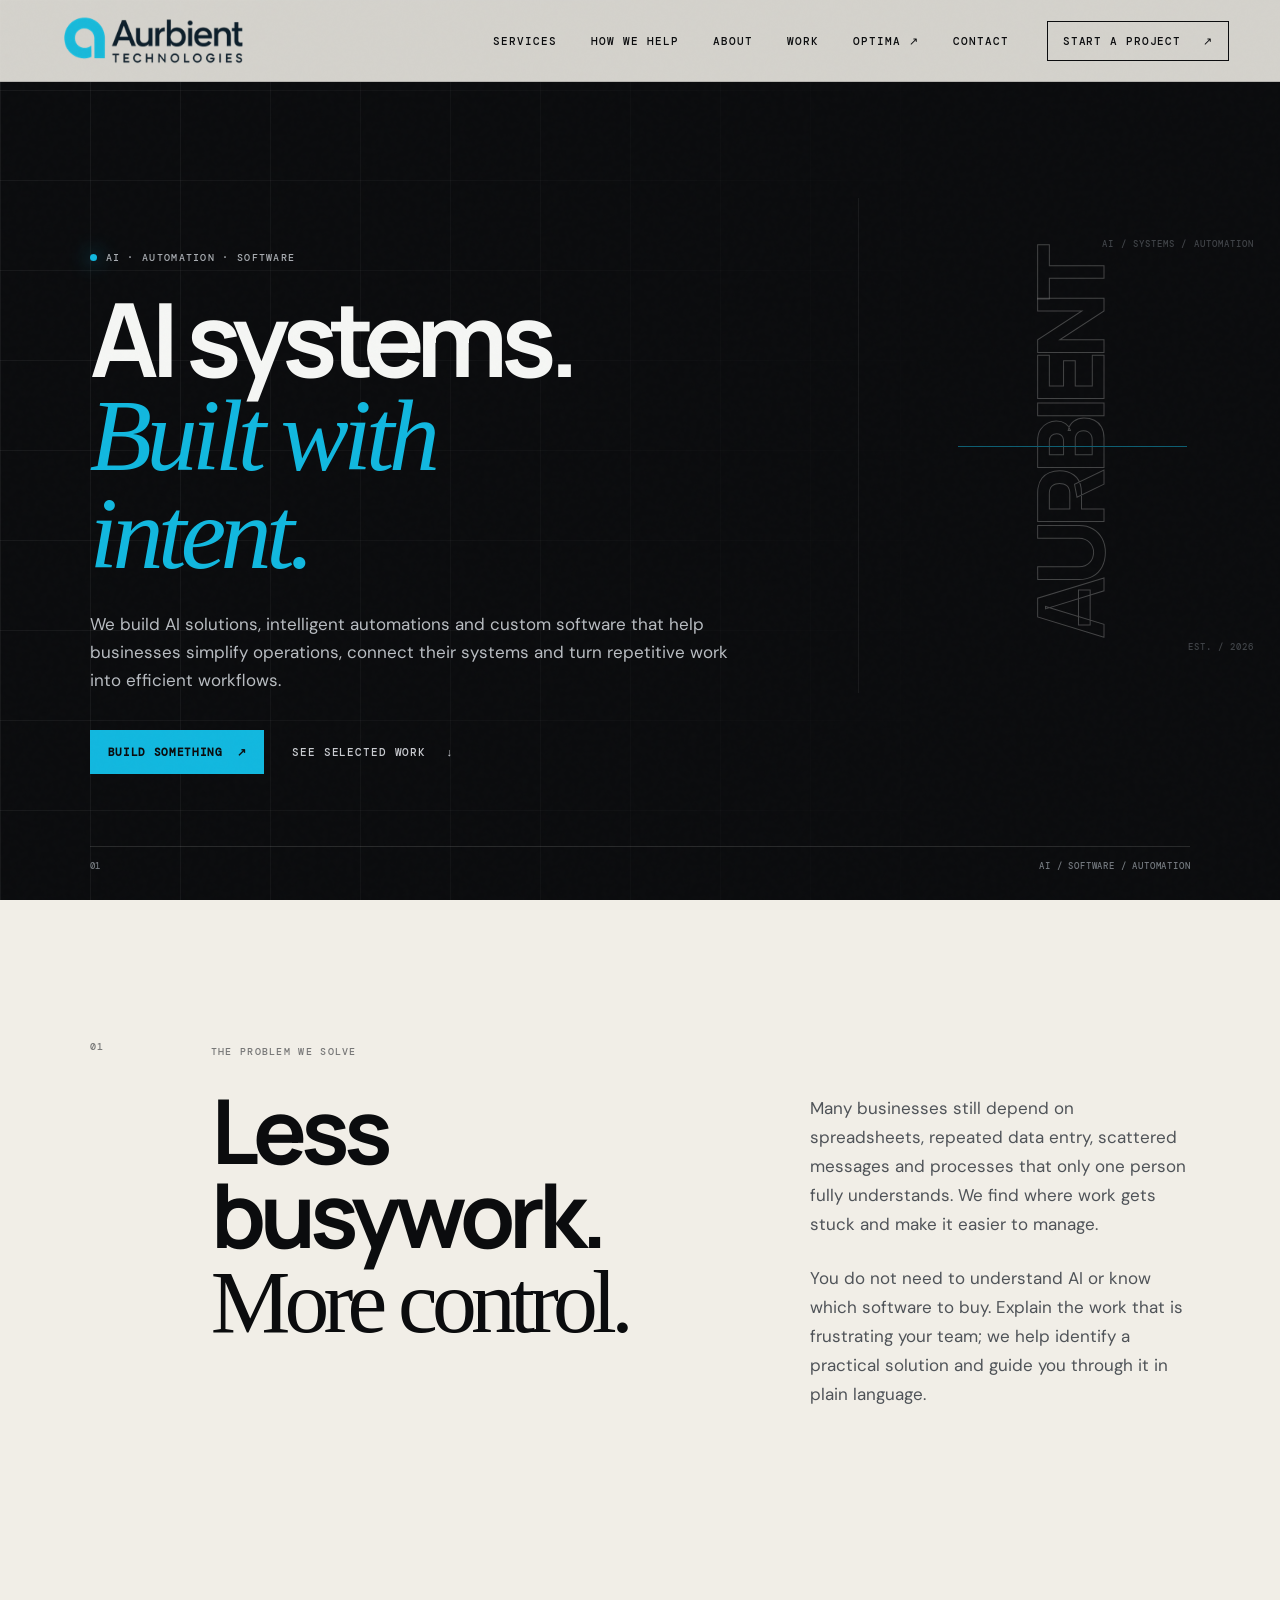
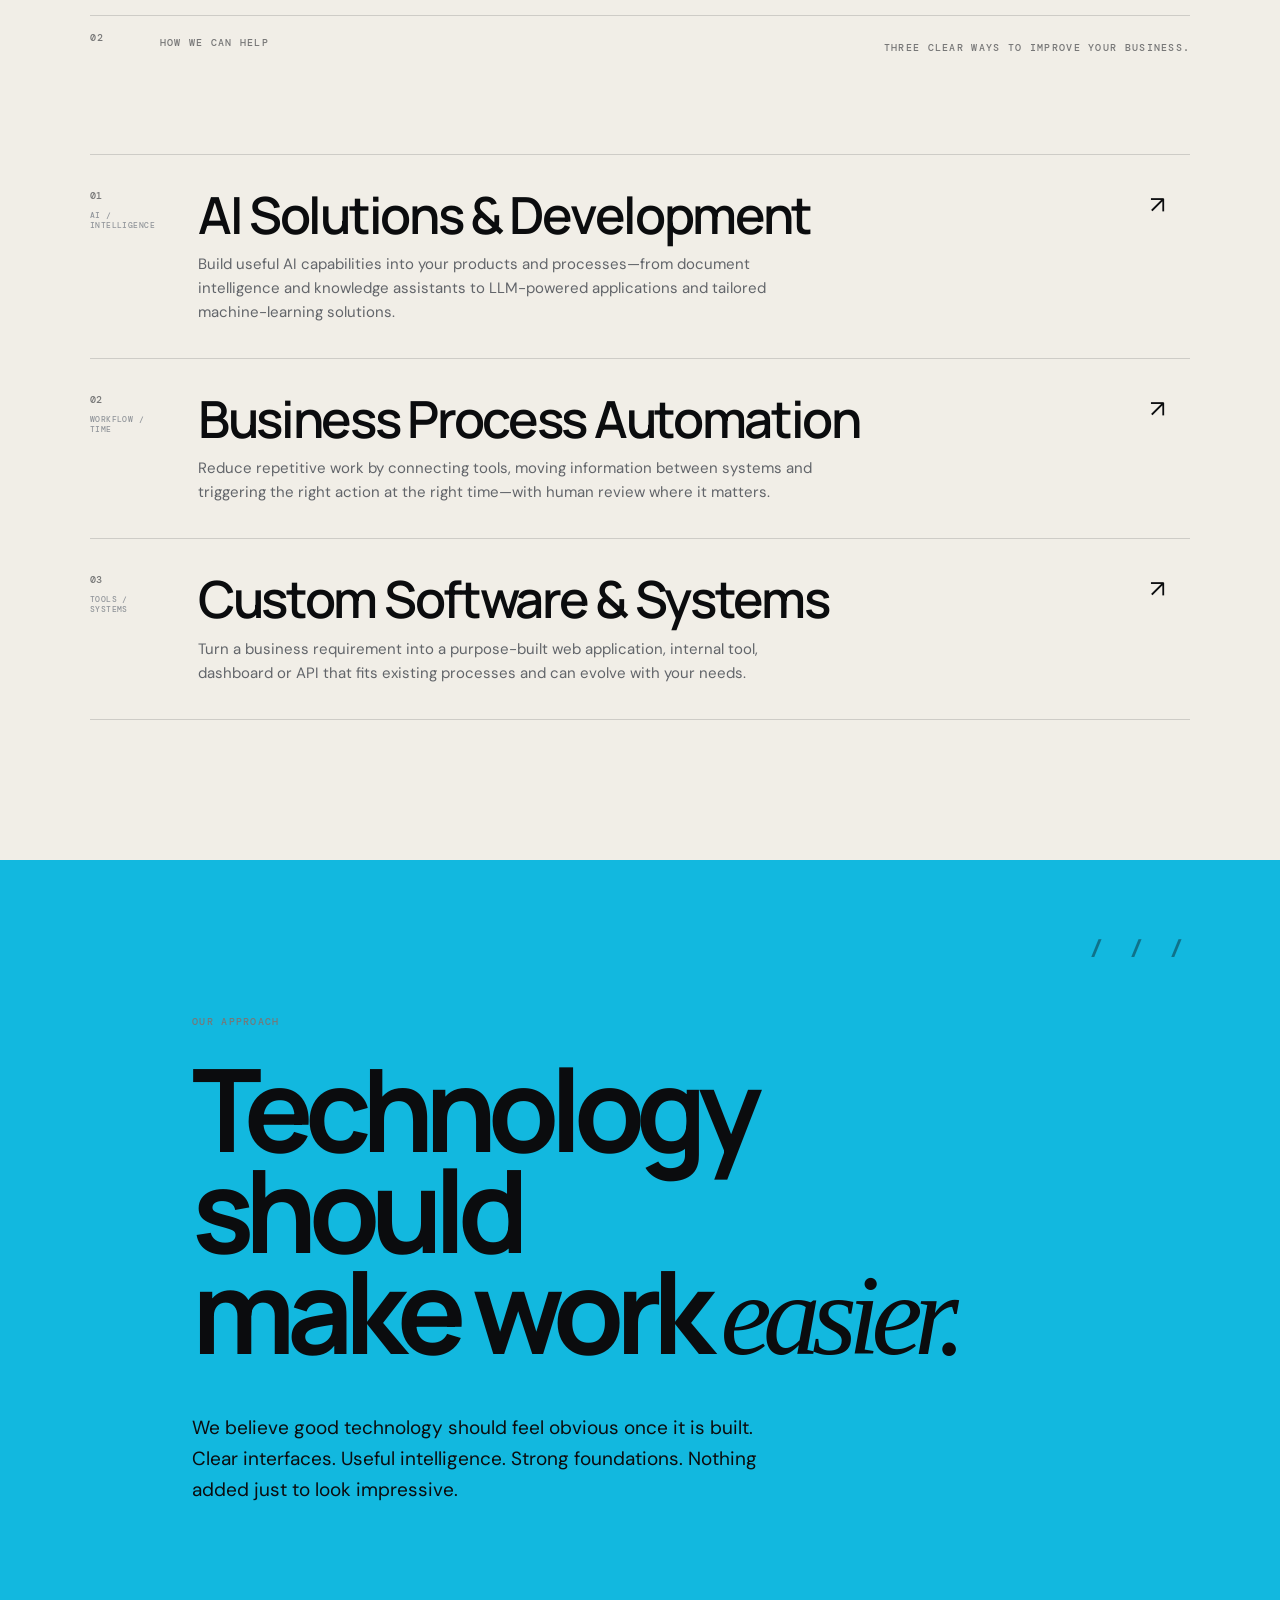
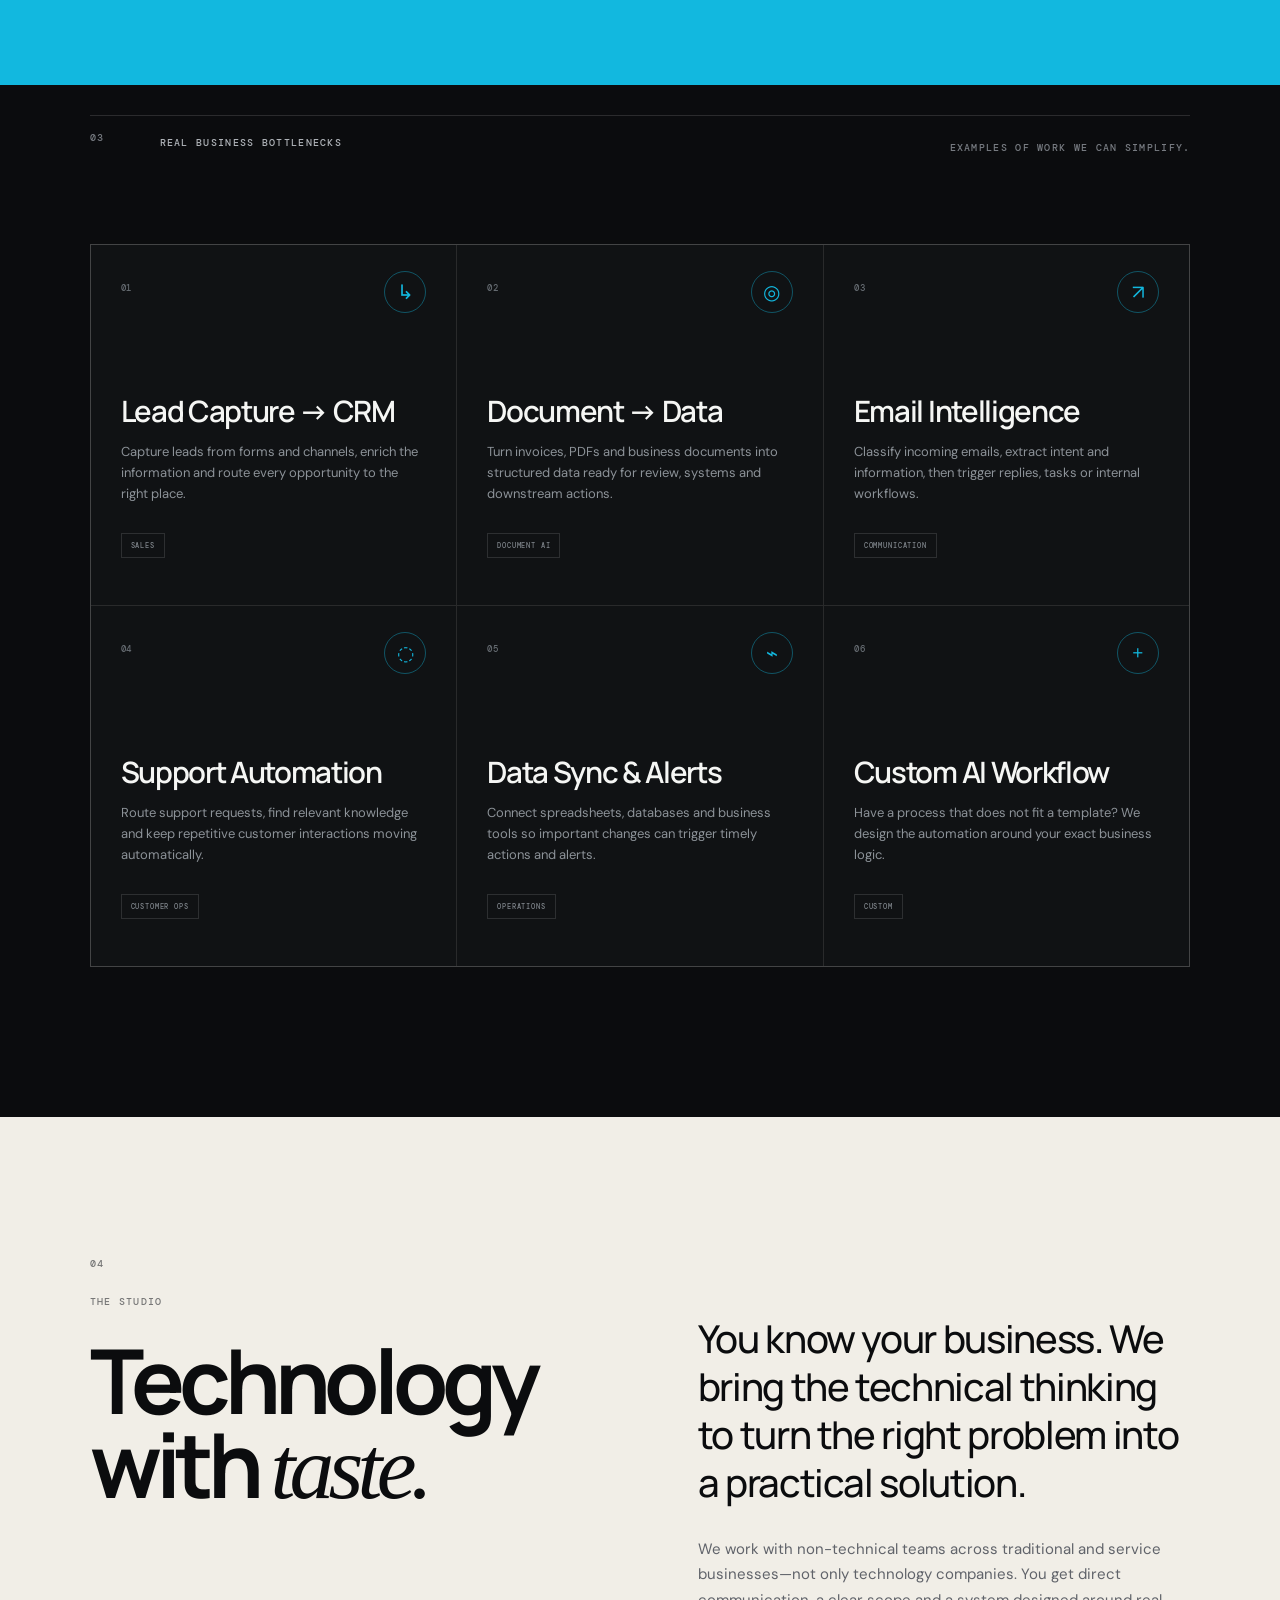
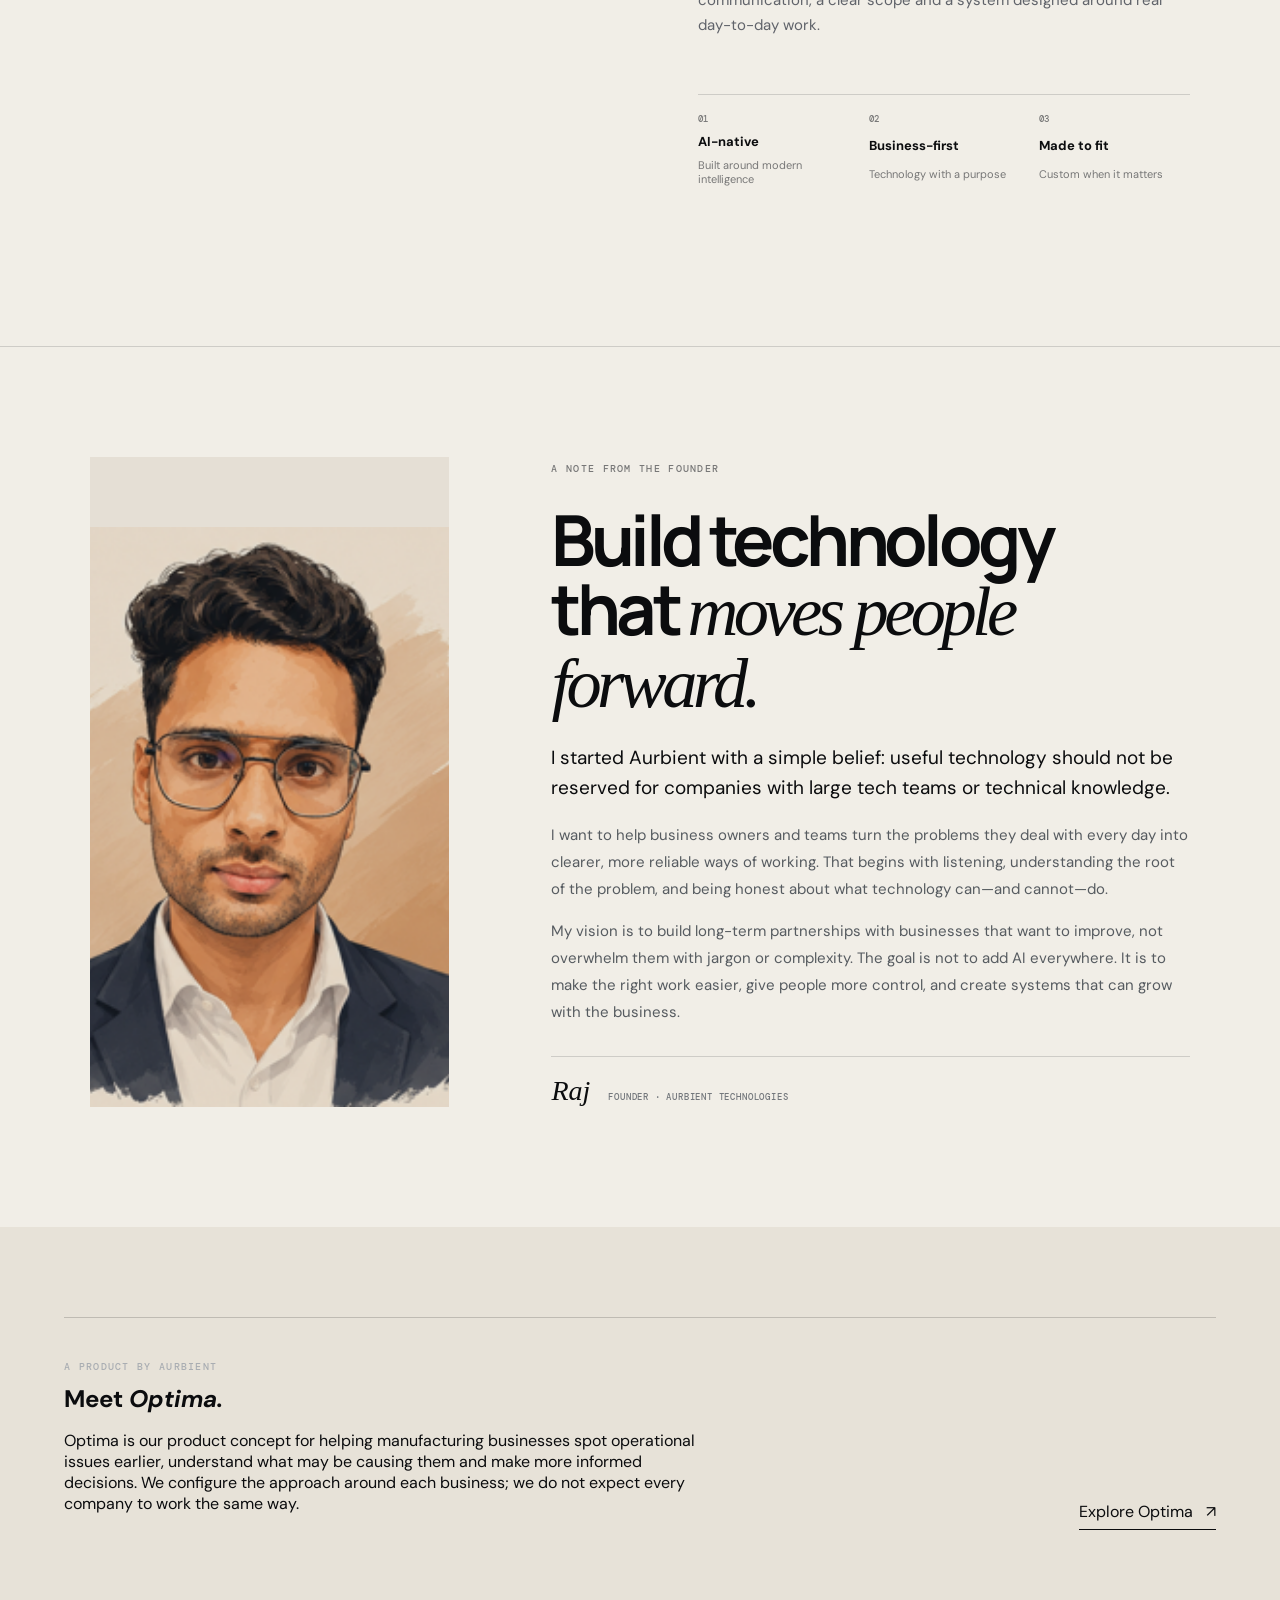
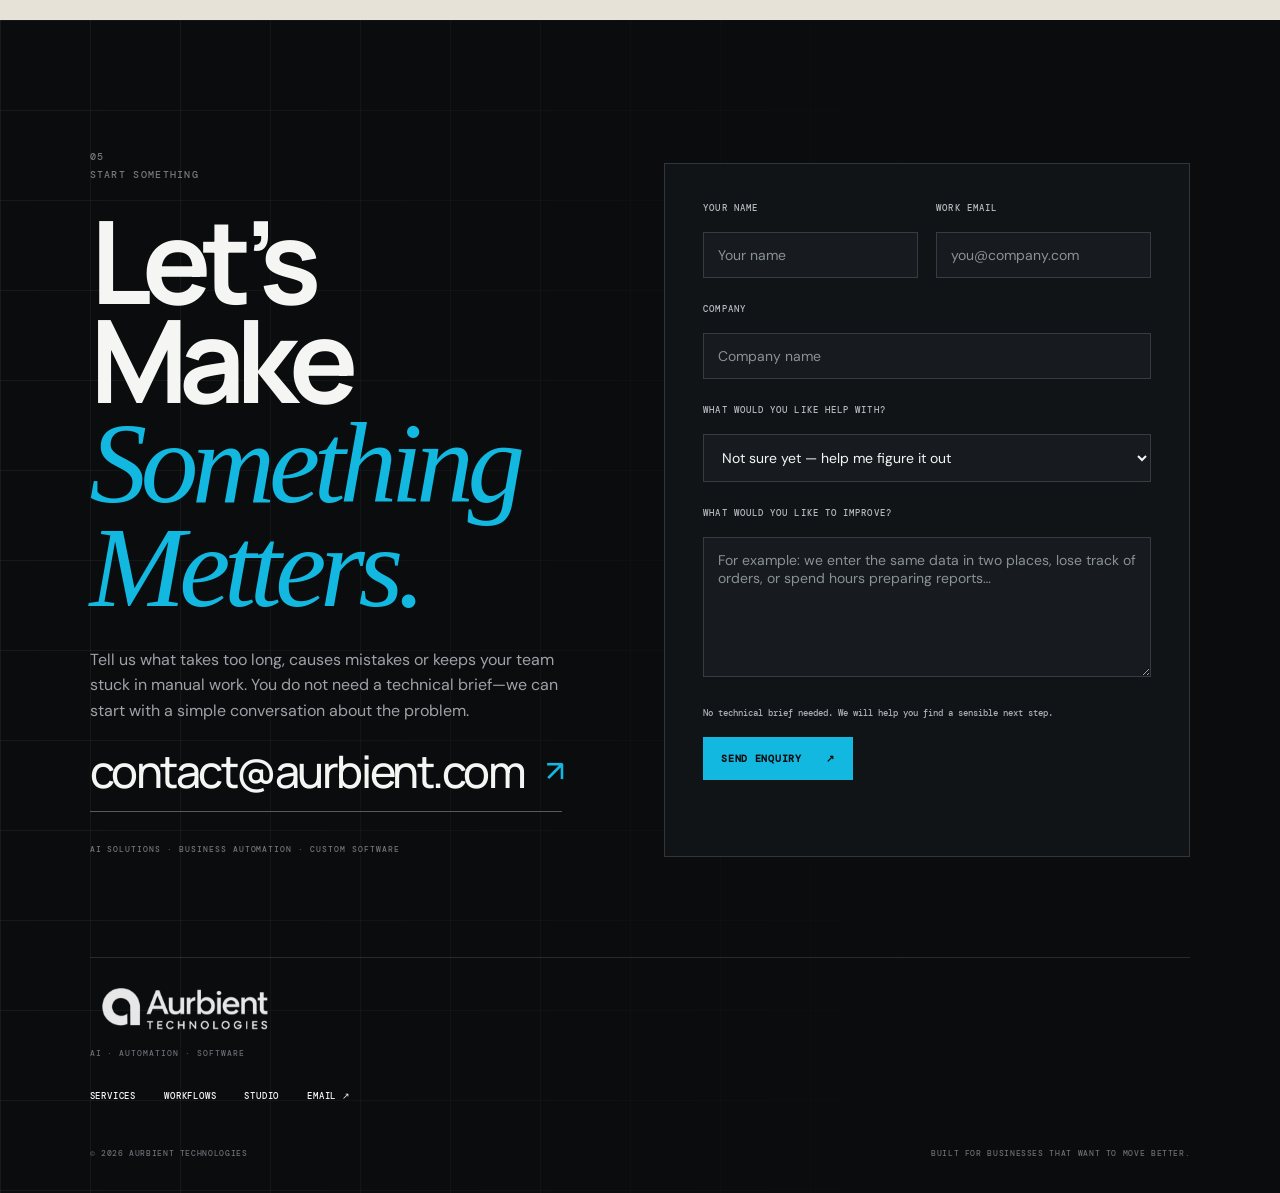
==== commit 320cd013: "commited change" ====
--- a/index.html
+++ b/index.html
@@ -298,7 +298,6 @@
         <div class="footer-bottom">
           <span>© 2026 Aurbient Technologies</span>
           <span>Built for businesses that want to move better.</span>
-          <a href="#top">Back to top ↑</a>
         </div>
       </footer>
     </section>
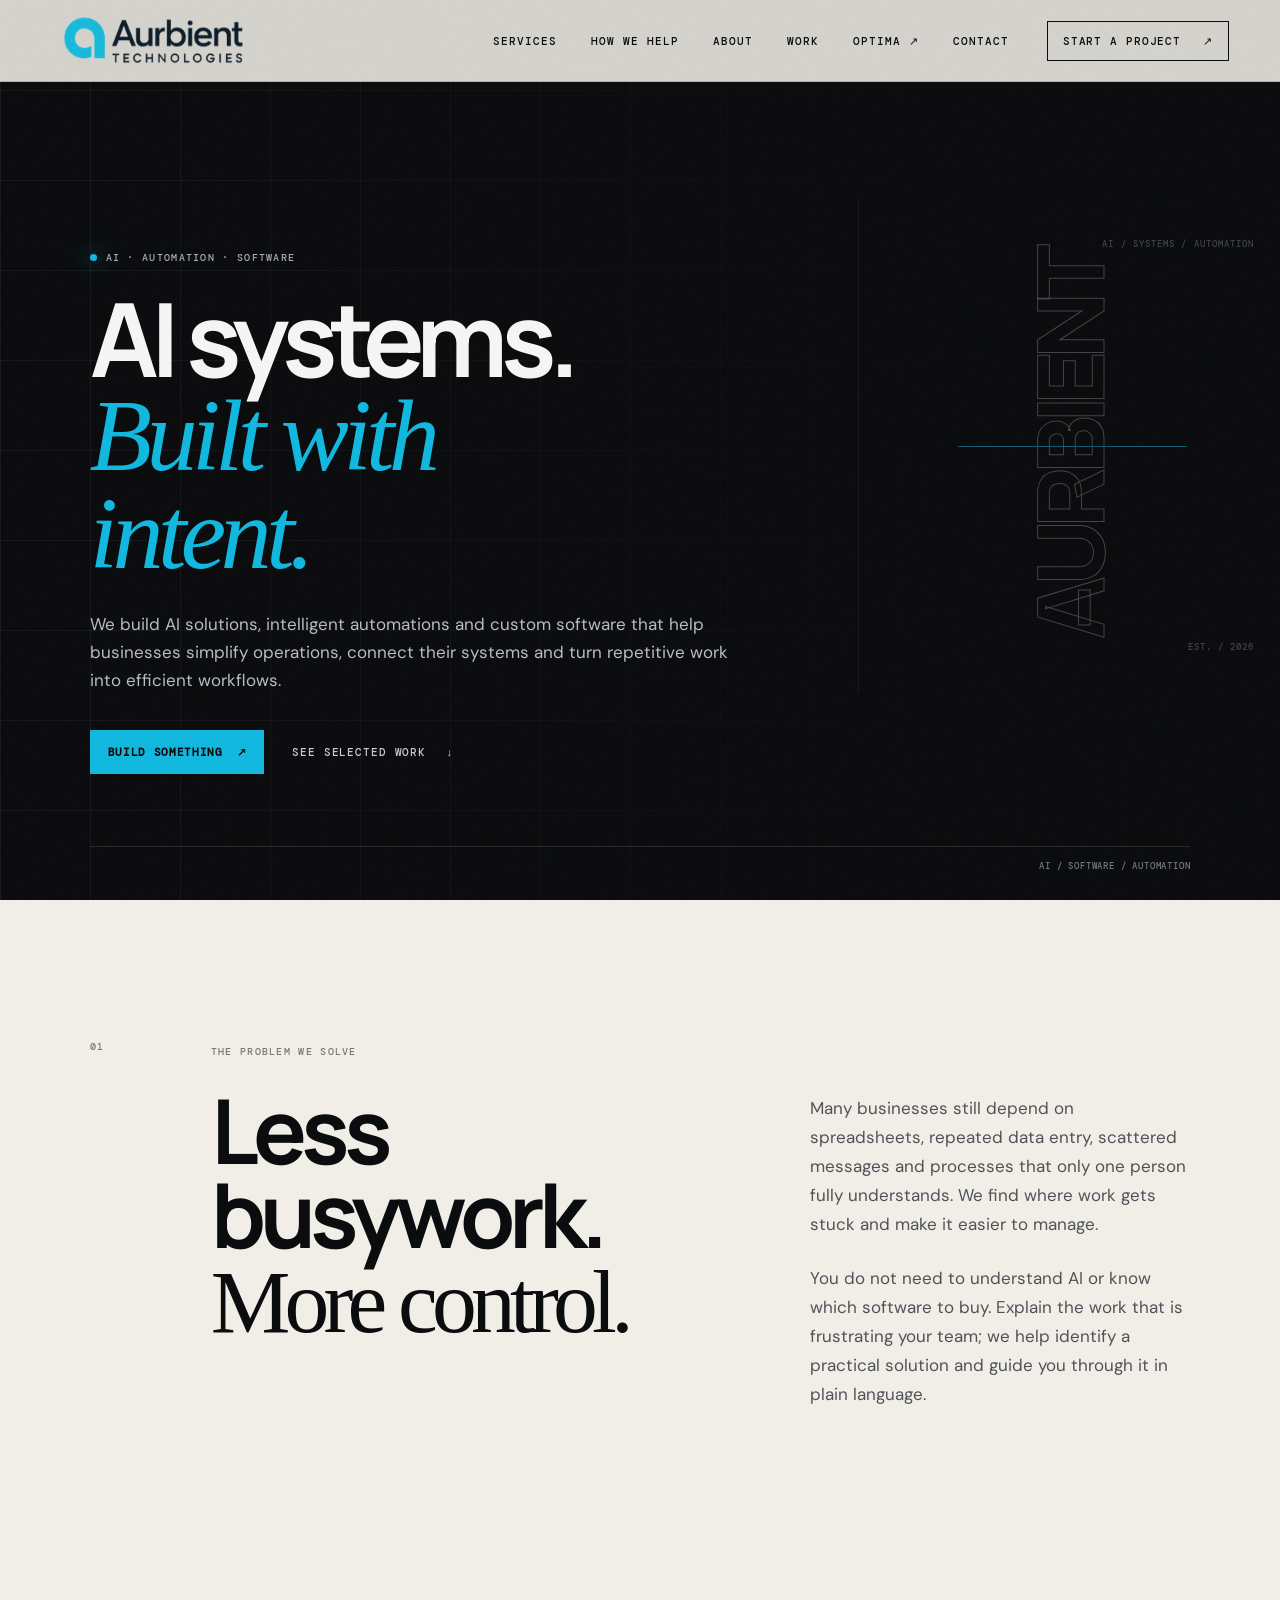
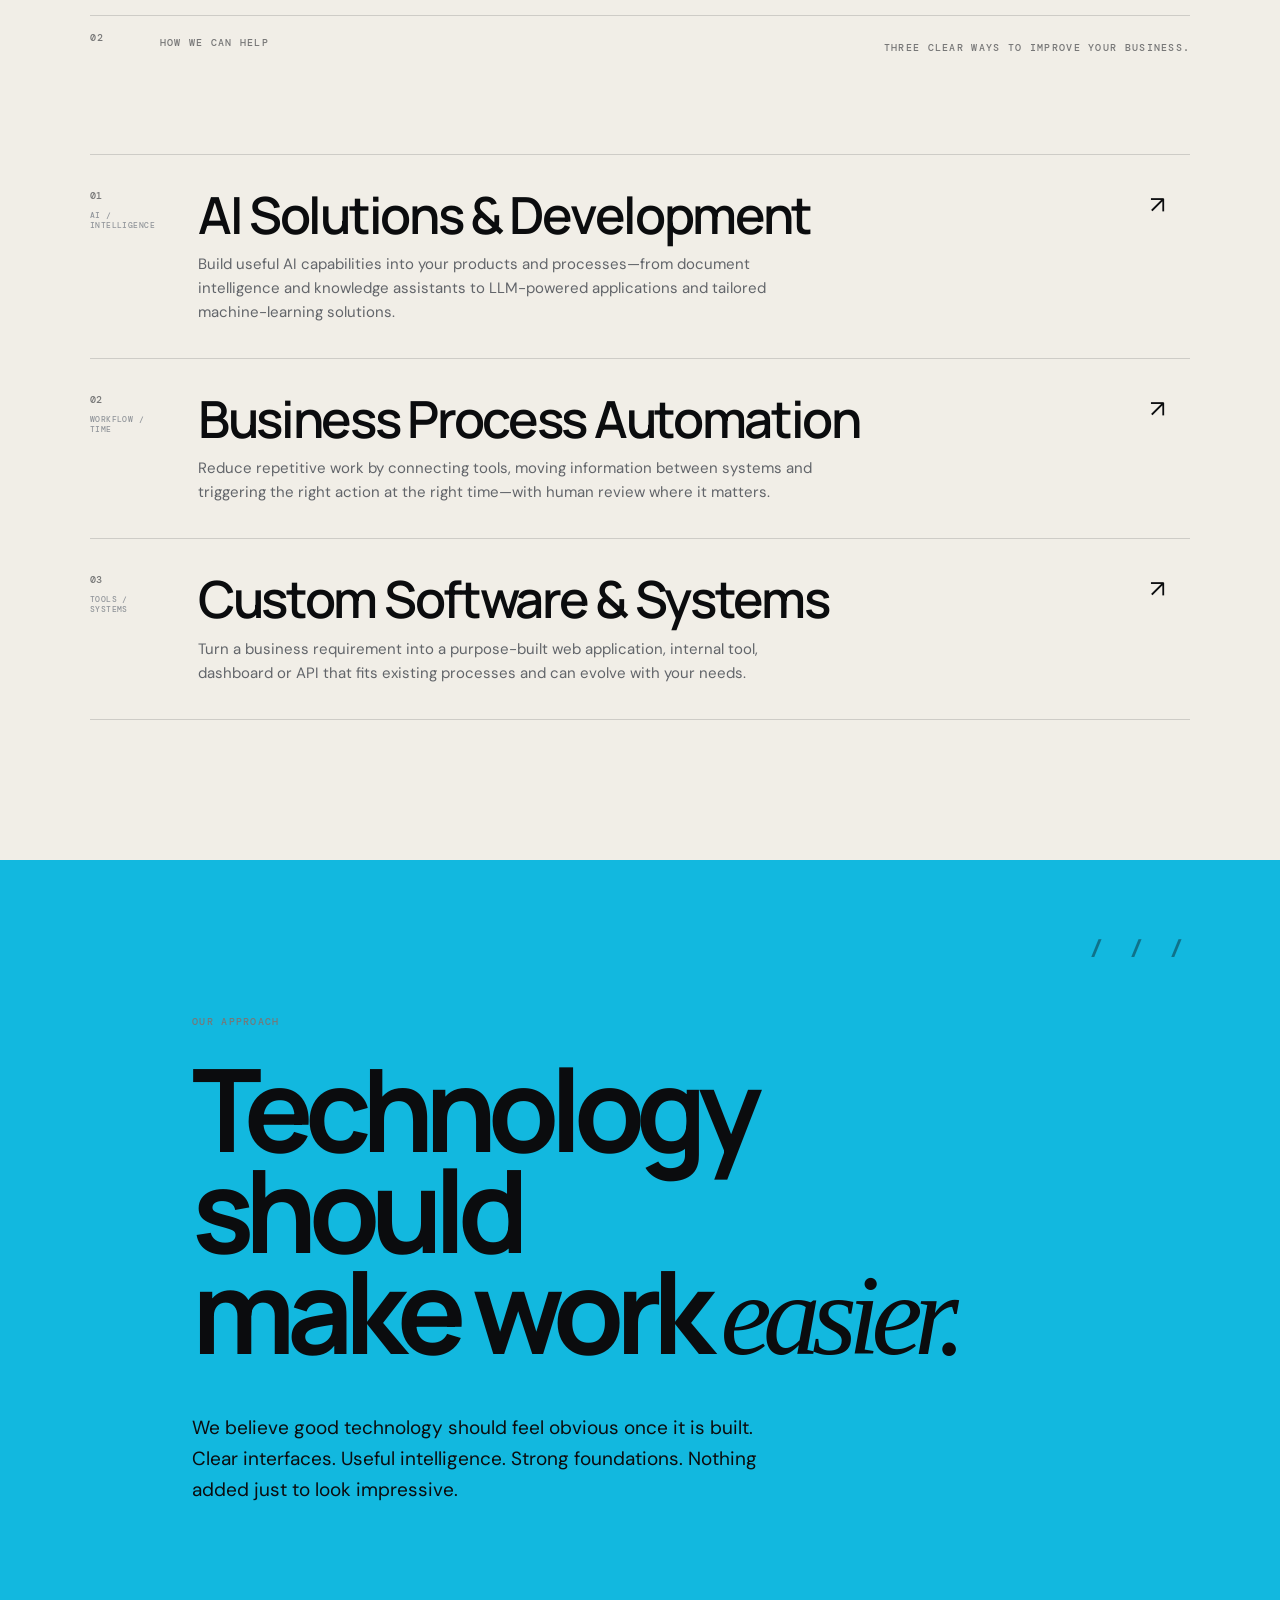
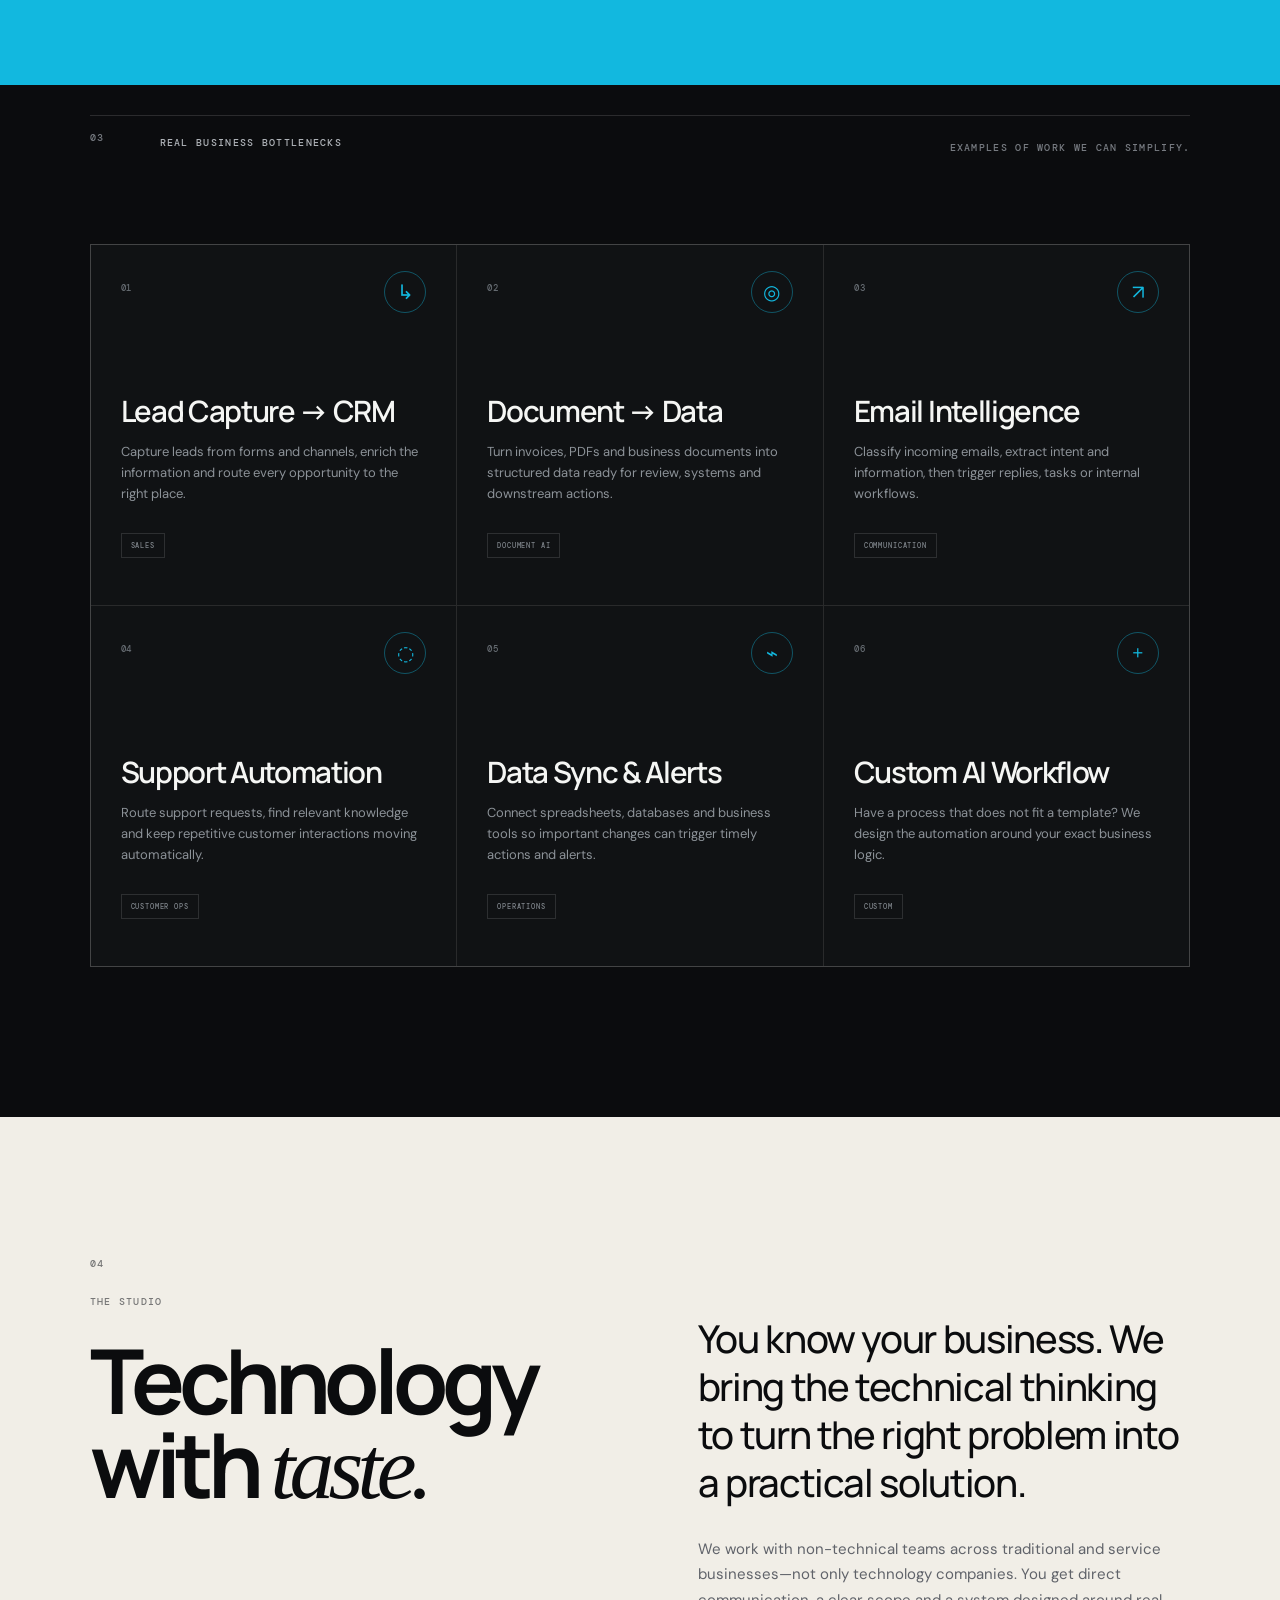
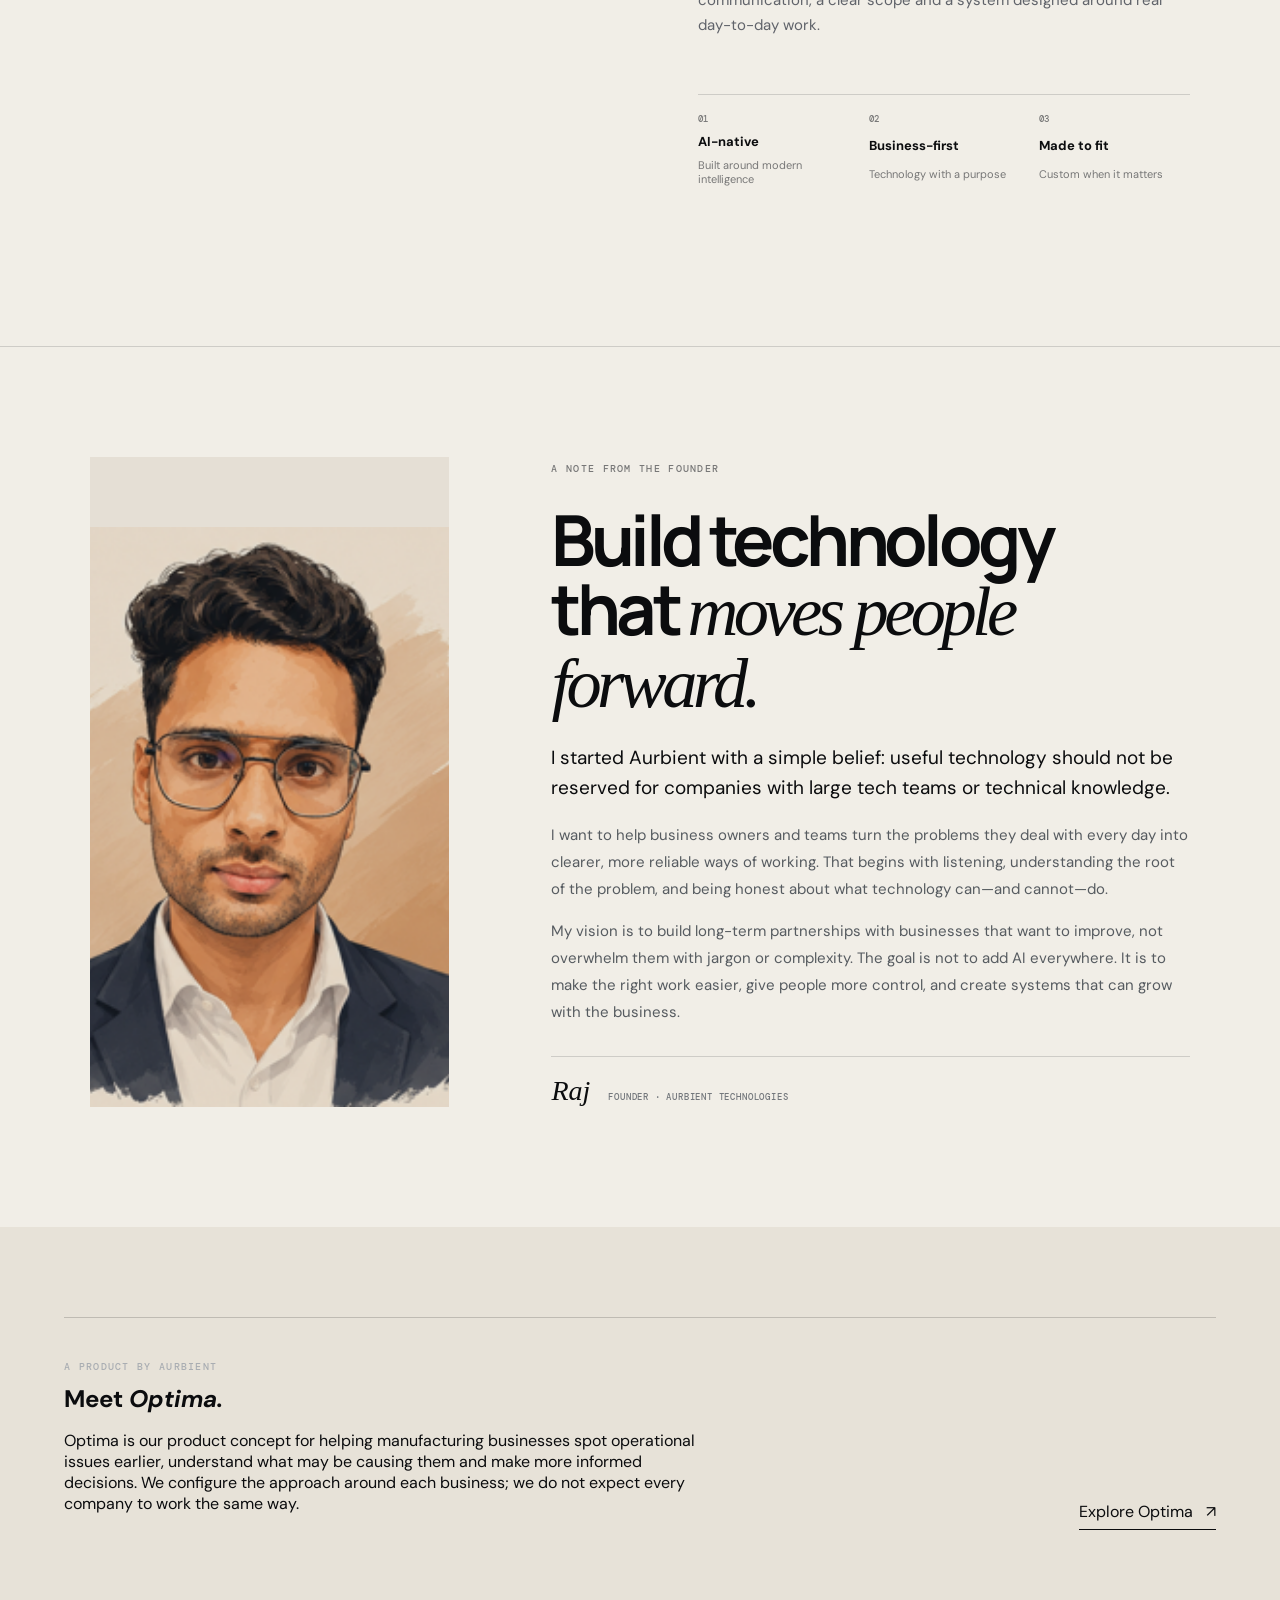
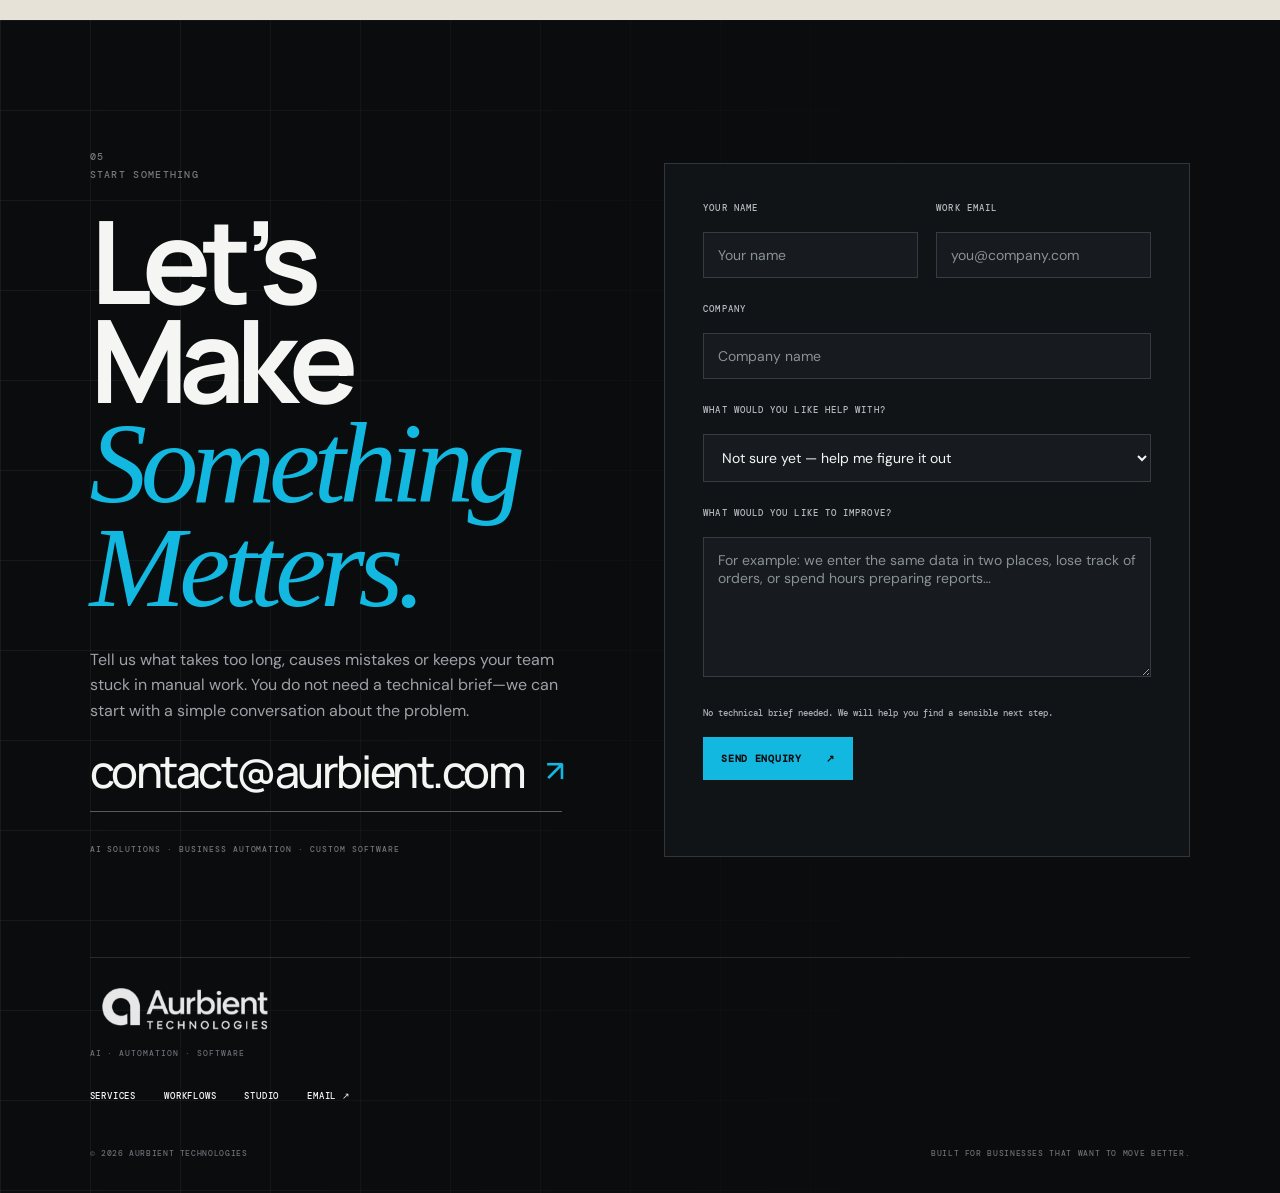
==== commit ec68380d: "commited change" ====
--- a/index.html
+++ b/index.html
@@ -53,7 +53,7 @@
       </div>
 
       <div class="hero-foot">
-        <span>01</span>
+        <span></span>
         <span>AI / SOFTWARE / AUTOMATION</span>
       </div>
     </section>
